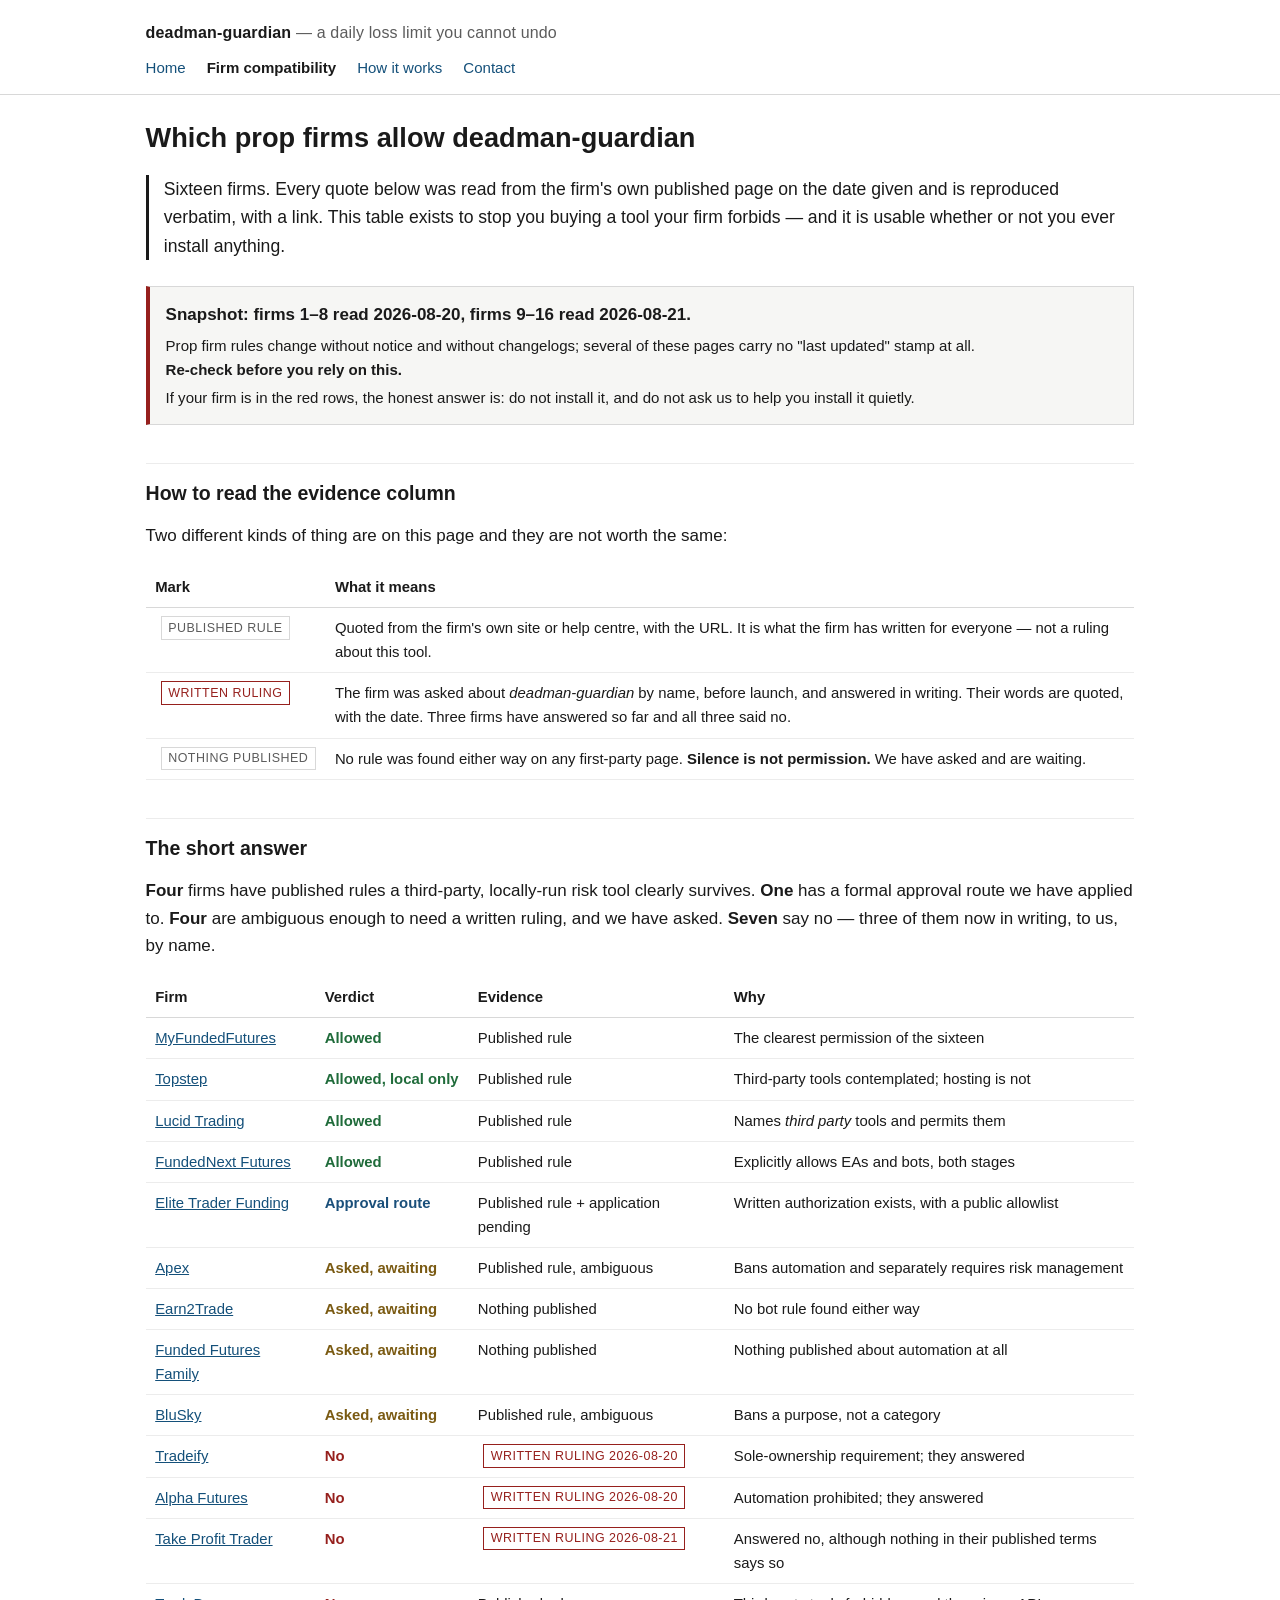
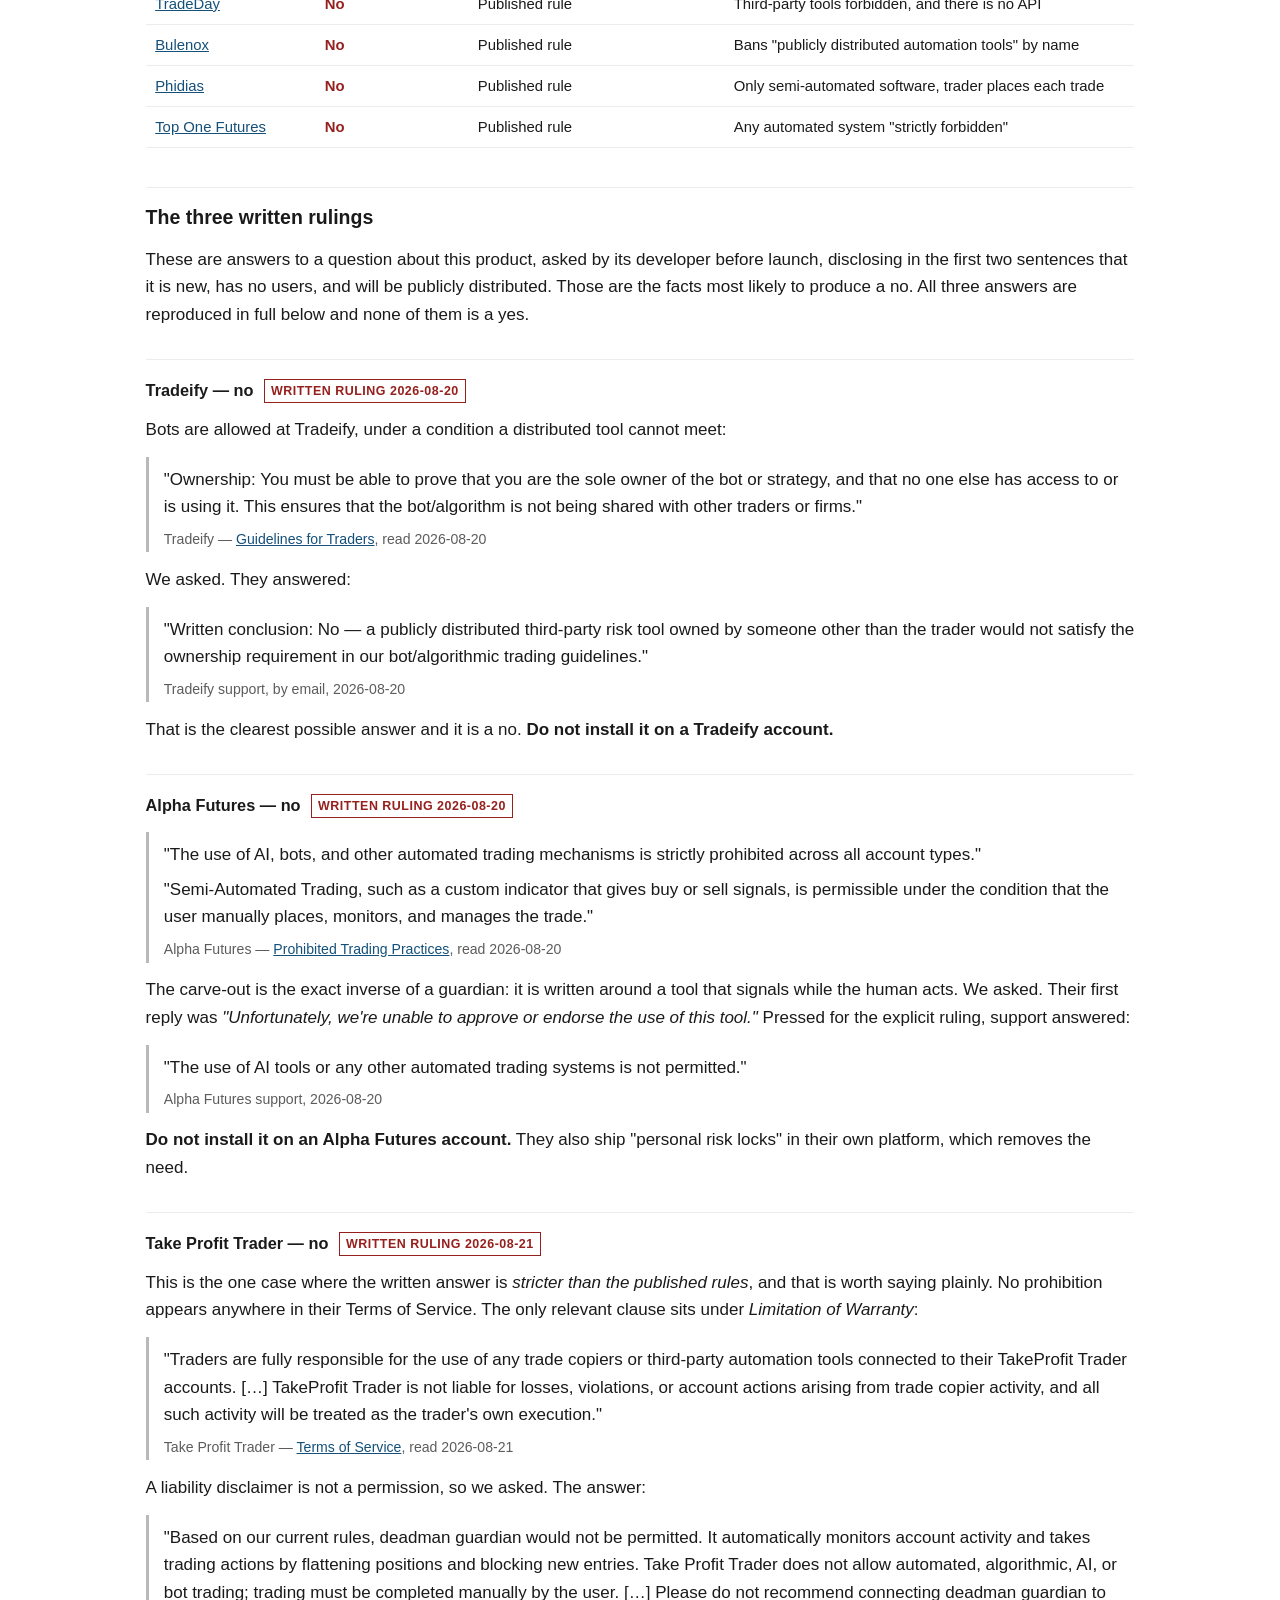
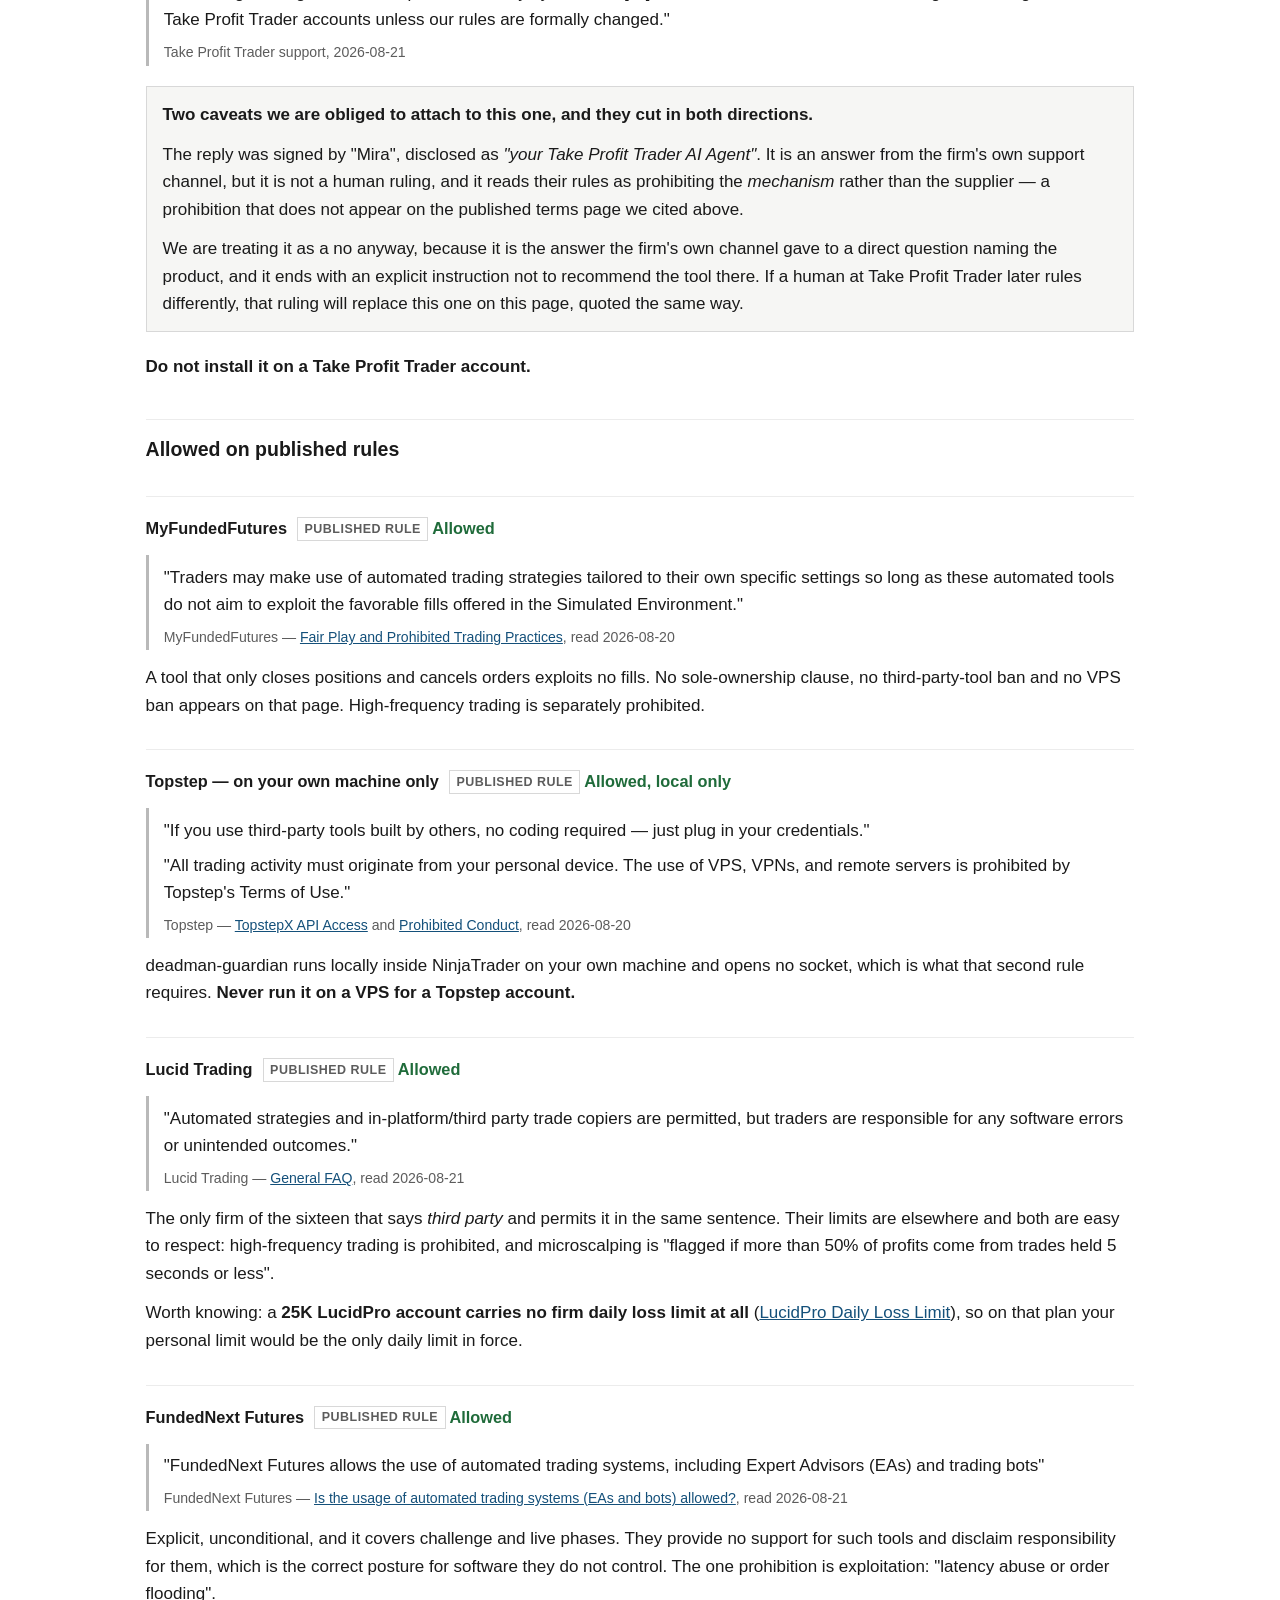
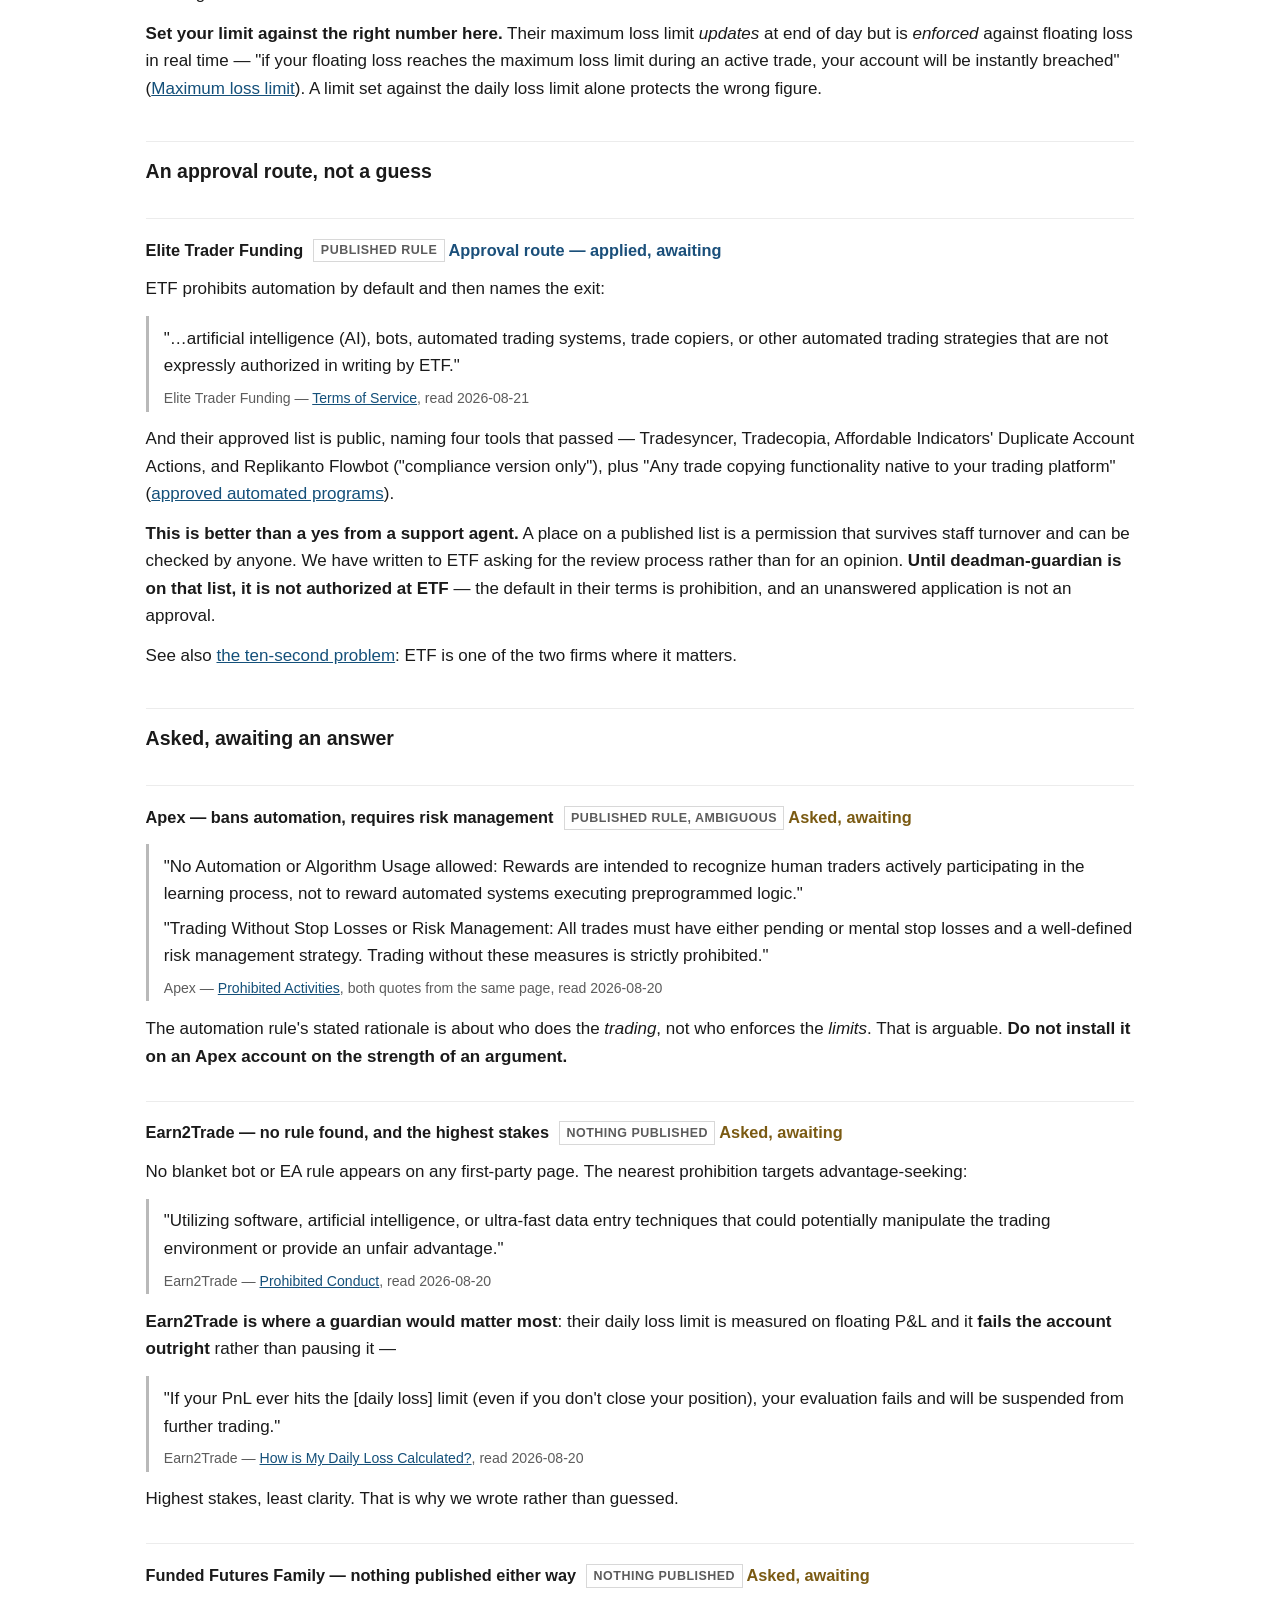
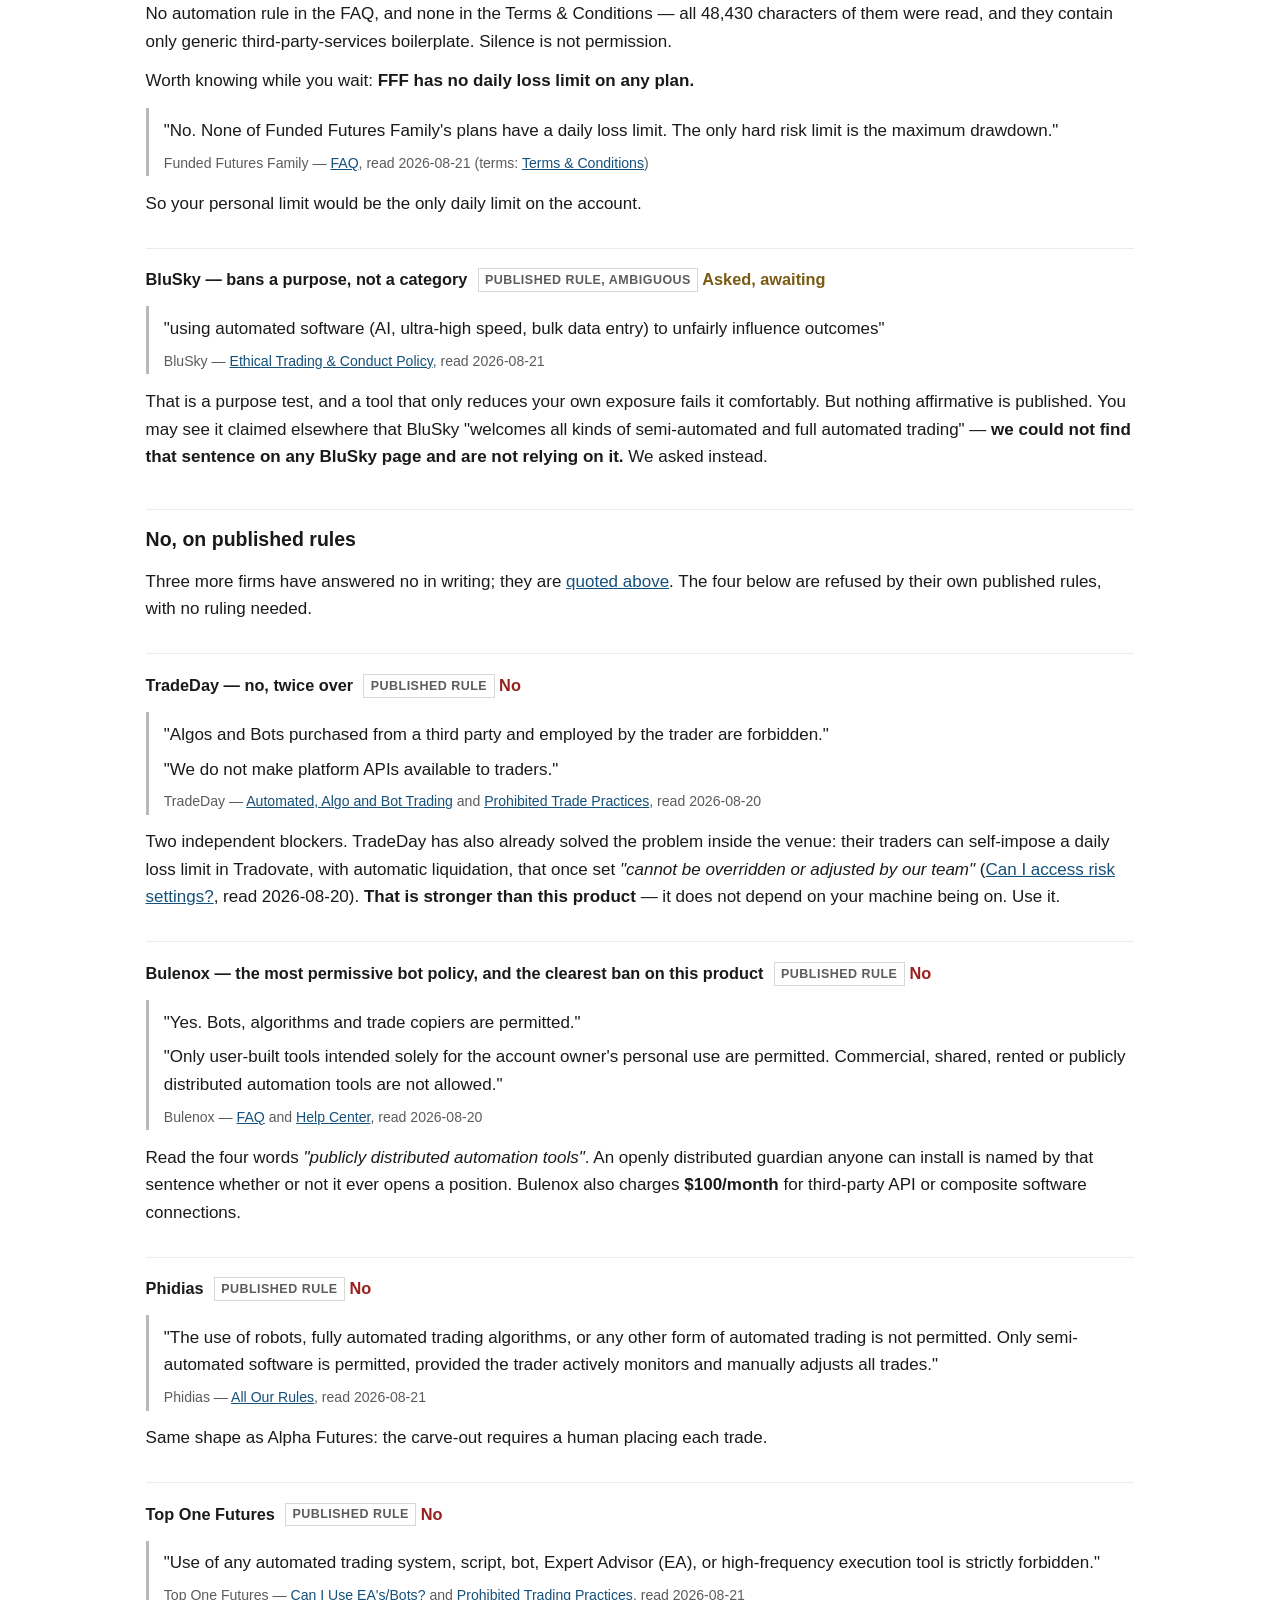
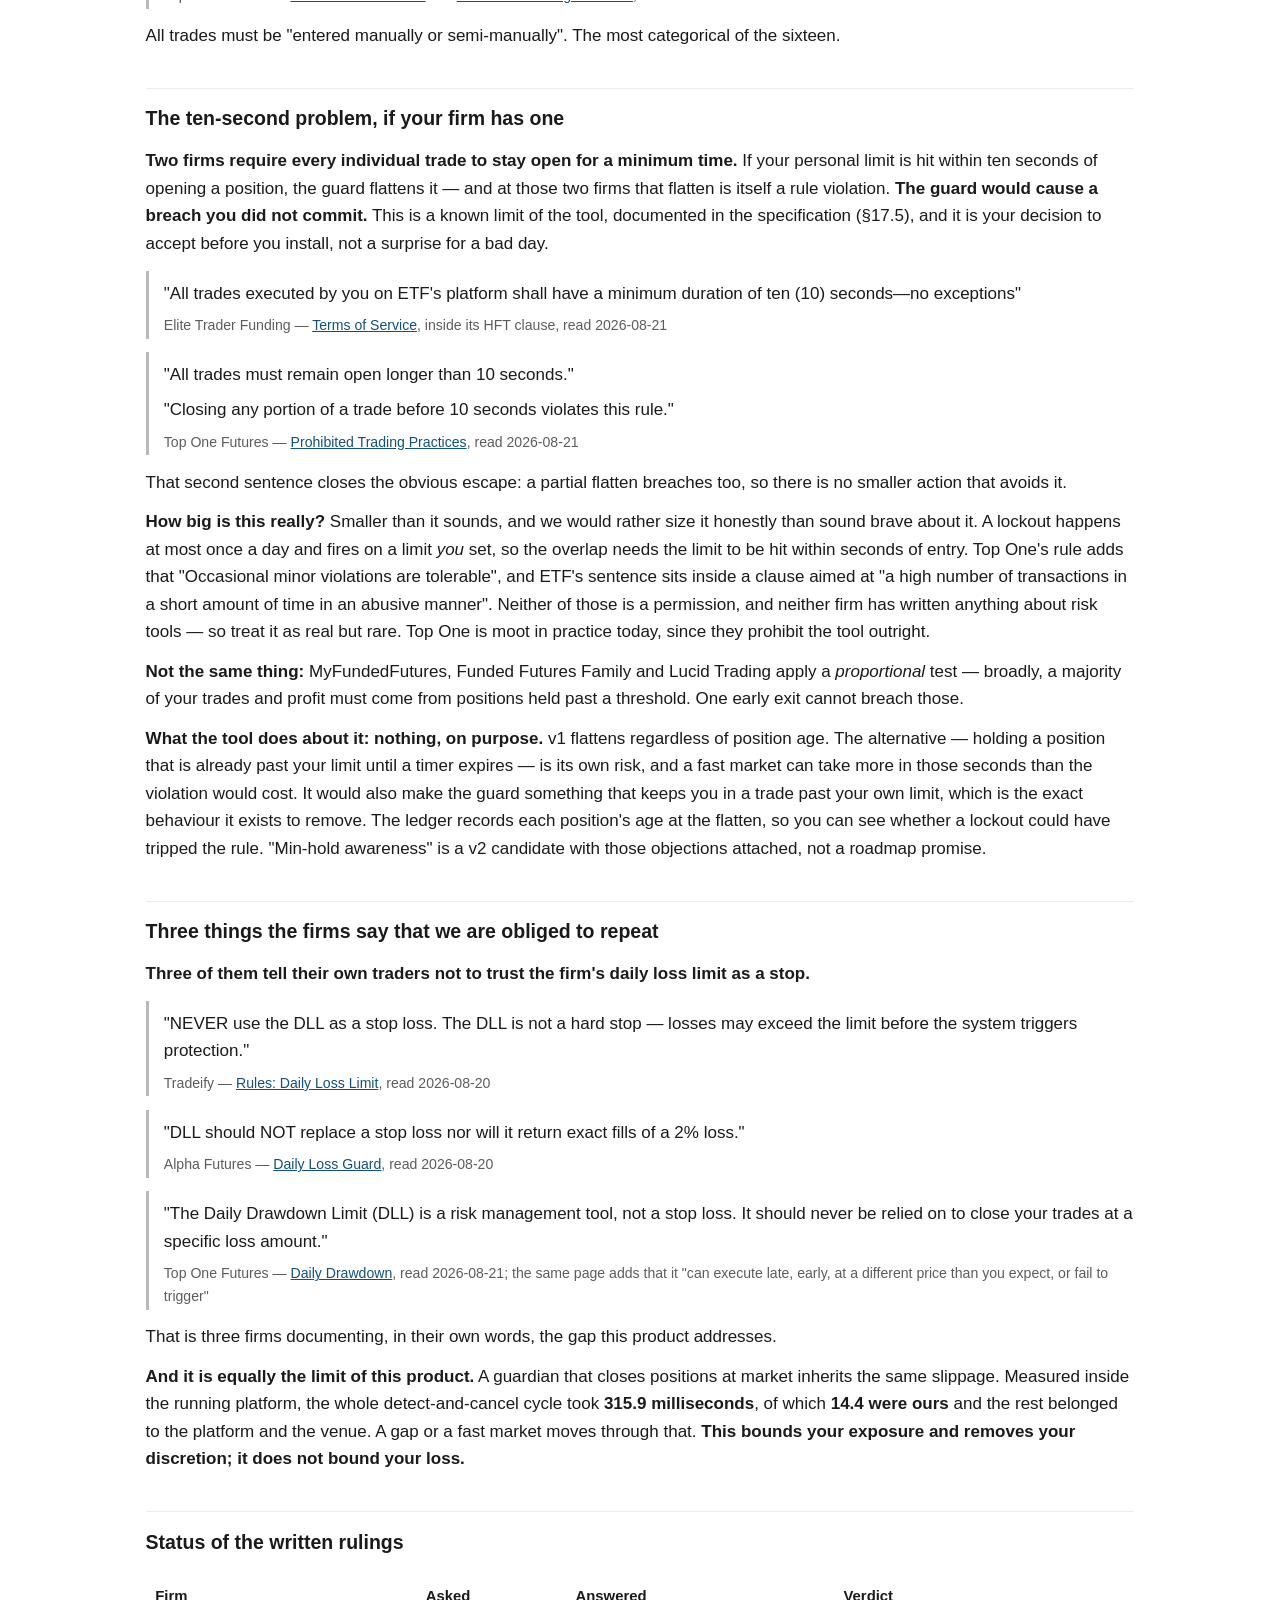
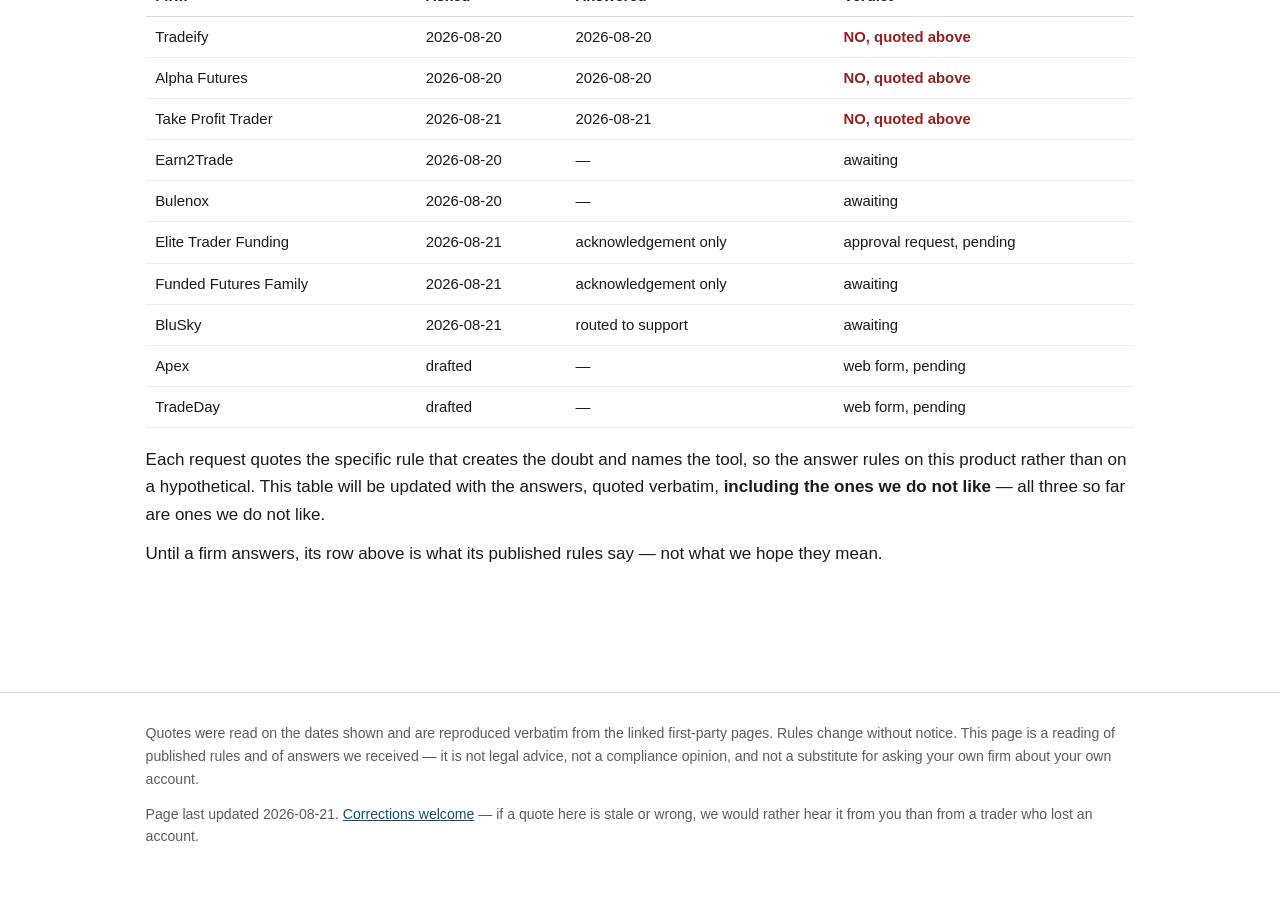
==== compatibility.html @ 63965981 "Public site: four pages, every claim sourced The product repository stays private; this is the publi" ====
<!doctype html>
<html lang="en">
<head>
<meta charset="utf-8">
<meta name="viewport" content="width=device-width, initial-scale=1">
<title>Firm compatibility — deadman-guardian</title>
<meta name="description" content="Sixteen futures prop firms, each with the rule that decides whether a third-party risk tool is allowed, quoted verbatim and linked to the source. Three firms have answered in writing.">
<link rel="icon" href="icon.svg" type="image/svg+xml">
<link rel="stylesheet" href="style.css">
</head>
<body>
<a class="skip" href="#main">Skip to content</a>

<header class="site">
  <div class="wrap wide">
    <a class="brand" href="./">deadman-guardian <span>— a daily loss limit you cannot undo</span></a>
    <nav>
      <a href="./">Home</a>
      <a href="compatibility.html" aria-current="page">Firm compatibility</a>
      <a href="how-it-works.html">How it works</a>
      <a href="contact.html">Contact</a>
    </nav>
  </div>
</header>

<main id="main" class="wrap wide">

<h1>Which prop firms allow deadman-guardian</h1>

<p class="lede">Sixteen firms. Every quote below was read from the firm's own published page on the date
given and is reproduced verbatim, with a link. This table exists to stop you buying a tool your firm
forbids — and it is usable whether or not you ever install anything.</p>

<div class="status">
  <strong>Snapshot: firms 1–8 read 2026-08-20, firms 9–16 read 2026-08-21.</strong>
  <p>Prop firm rules change without notice and without changelogs; several of these pages carry no
  "last updated" stamp at all. <strong>Re-check before you rely on this.</strong> If your firm is in the
  red rows, the honest answer is: do not install it, and do not ask us to help you install it quietly.</p>
</div>

<h2>How to read the evidence column</h2>

<p>Two different kinds of thing are on this page and they are not worth the same:</p>

<div class="tablewrap">
<table>
  <thead>
    <tr><th>Mark</th><th>What it means</th></tr>
  </thead>
  <tbody>
    <tr>
      <td><span class="tag">Published rule</span></td>
      <td>Quoted from the firm's own site or help centre, with the URL. It is what the firm has written for
      everyone — not a ruling about this tool.</td>
    </tr>
    <tr>
      <td><span class="tag tag-written">Written ruling</span></td>
      <td>The firm was asked about <em>deadman-guardian</em> by name, before launch, and answered in
      writing. Their words are quoted, with the date. Three firms have answered so far and all three said
      no.</td>
    </tr>
    <tr>
      <td><span class="tag">Nothing published</span></td>
      <td>No rule was found either way on any first-party page. <strong>Silence is not permission.</strong>
      We have asked and are waiting.</td>
    </tr>
  </tbody>
</table>
</div>

<h2>The short answer</h2>

<p><strong>Four</strong> firms have published rules a third-party, locally-run risk tool clearly survives.
<strong>One</strong> has a formal approval route we have applied to. <strong>Four</strong> are ambiguous
enough to need a written ruling, and we have asked. <strong>Seven</strong> say no — three of them now in
writing, to us, by name.</p>

<div class="tablewrap">
<table class="stack">
  <thead>
    <tr><th>Firm</th><th>Verdict</th><th>Evidence</th><th>Why</th></tr>
  </thead>
  <tbody>
    <tr><td><a href="#mffu">MyFundedFutures</a></td><td data-label="Verdict" class="v v-yes">Allowed</td><td data-label="Evidence">Published rule</td><td data-label="Why">The clearest permission of the sixteen</td></tr>
    <tr><td><a href="#topstep">Topstep</a></td><td data-label="Verdict" class="v v-yes">Allowed, local only</td><td data-label="Evidence">Published rule</td><td data-label="Why">Third-party tools contemplated; hosting is not</td></tr>
    <tr><td><a href="#lucid">Lucid Trading</a></td><td data-label="Verdict" class="v v-yes">Allowed</td><td data-label="Evidence">Published rule</td><td data-label="Why">Names <em>third party</em> tools and permits them</td></tr>
    <tr><td><a href="#fundednext">FundedNext Futures</a></td><td data-label="Verdict" class="v v-yes">Allowed</td><td data-label="Evidence">Published rule</td><td data-label="Why">Explicitly allows EAs and bots, both stages</td></tr>
    <tr><td><a href="#etf">Elite Trader Funding</a></td><td data-label="Verdict" class="v v-route">Approval route</td><td data-label="Evidence">Published rule + application pending</td><td data-label="Why">Written authorization exists, with a public allowlist</td></tr>
    <tr><td><a href="#apex">Apex</a></td><td data-label="Verdict" class="v v-wait">Asked, awaiting</td><td data-label="Evidence">Published rule, ambiguous</td><td data-label="Why">Bans automation and separately requires risk management</td></tr>
    <tr><td><a href="#earn2trade">Earn2Trade</a></td><td data-label="Verdict" class="v v-wait">Asked, awaiting</td><td data-label="Evidence">Nothing published</td><td data-label="Why">No bot rule found either way</td></tr>
    <tr><td><a href="#fff">Funded Futures Family</a></td><td data-label="Verdict" class="v v-wait">Asked, awaiting</td><td data-label="Evidence">Nothing published</td><td data-label="Why">Nothing published about automation at all</td></tr>
    <tr><td><a href="#blusky">BluSky</a></td><td data-label="Verdict" class="v v-wait">Asked, awaiting</td><td data-label="Evidence">Published rule, ambiguous</td><td data-label="Why">Bans a purpose, not a category</td></tr>
    <tr><td><a href="#tradeify">Tradeify</a></td><td data-label="Verdict" class="v v-no">No</td><td data-label="Evidence"><span class="tag tag-written">Written ruling 2026-08-20</span></td><td data-label="Why">Sole-ownership requirement; they answered</td></tr>
    <tr><td><a href="#alpha">Alpha Futures</a></td><td data-label="Verdict" class="v v-no">No</td><td data-label="Evidence"><span class="tag tag-written">Written ruling 2026-08-20</span></td><td data-label="Why">Automation prohibited; they answered</td></tr>
    <tr><td><a href="#tpt">Take Profit Trader</a></td><td data-label="Verdict" class="v v-no">No</td><td data-label="Evidence"><span class="tag tag-written">Written ruling 2026-08-21</span></td><td data-label="Why">Answered no, although nothing in their published terms says so</td></tr>
    <tr><td><a href="#tradeday">TradeDay</a></td><td data-label="Verdict" class="v v-no">No</td><td data-label="Evidence">Published rule</td><td data-label="Why">Third-party tools forbidden, and there is no API</td></tr>
    <tr><td><a href="#bulenox">Bulenox</a></td><td data-label="Verdict" class="v v-no">No</td><td data-label="Evidence">Published rule</td><td data-label="Why">Bans "publicly distributed automation tools" by name</td></tr>
    <tr><td><a href="#phidias">Phidias</a></td><td data-label="Verdict" class="v v-no">No</td><td data-label="Evidence">Published rule</td><td data-label="Why">Only semi-automated software, trader places each trade</td></tr>
    <tr><td><a href="#topone">Top One Futures</a></td><td data-label="Verdict" class="v v-no">No</td><td data-label="Evidence">Published rule</td><td data-label="Why">Any automated system "strictly forbidden"</td></tr>
  </tbody>
</table>
</div>

<h2 id="rulings">The three written rulings</h2>

<p>These are answers to a question about this product, asked by its developer before launch, disclosing in
the first two sentences that it is new, has no users, and will be publicly distributed. Those are the facts
most likely to produce a no. All three answers are reproduced in full below and none of them is a yes.</p>

<div class="firm" id="tradeify">
<h3>Tradeify — no <span class="tag tag-written">Written ruling 2026-08-20</span></h3>

<p>Bots are allowed at Tradeify, under a condition a distributed tool cannot meet:</p>
<blockquote>
<p>"Ownership: You must be able to prove that you are the sole owner of the bot or strategy, and that no one
else has access to or is using it. This ensures that the bot/algorithm is not being shared with other
traders or firms."</p>
<cite>Tradeify — <a href="https://help.tradeify.co/en/articles/10468318-guidelines-for-traders">Guidelines for Traders</a>, read 2026-08-20</cite>
</blockquote>

<p>We asked. They answered:</p>
<blockquote>
<p>"Written conclusion: No — a publicly distributed third‑party risk tool owned by someone other than the
trader would not satisfy the ownership requirement in our bot/algorithmic trading guidelines."</p>
<cite>Tradeify support, by email, 2026-08-20</cite>
</blockquote>

<p>That is the clearest possible answer and it is a no. <strong>Do not install it on a Tradeify
account.</strong></p>
</div>

<div class="firm" id="alpha">
<h3>Alpha Futures — no <span class="tag tag-written">Written ruling 2026-08-20</span></h3>

<blockquote>
<p>"The use of AI, bots, and other automated trading mechanisms is strictly prohibited across all account
types."</p>
<p>"Semi-Automated Trading, such as a custom indicator that gives buy or sell signals, is permissible under
the condition that the user manually places, monitors, and manages the trade."</p>
<cite>Alpha Futures — <a href="https://help.alpha-futures.com/en/articles/9508585-prohibited-trading-practices">Prohibited Trading Practices</a>, read 2026-08-20</cite>
</blockquote>

<p>The carve-out is the exact inverse of a guardian: it is written around a tool that signals while the
human acts. We asked. Their first reply was <em>"Unfortunately, we're unable to approve or endorse the use
of this tool."</em> Pressed for the explicit ruling, support answered:</p>

<blockquote>
<p>"The use of AI tools or any other automated trading systems is not permitted."</p>
<cite>Alpha Futures support, 2026-08-20</cite>
</blockquote>

<p><strong>Do not install it on an Alpha Futures account.</strong> They also ship "personal risk locks" in
their own platform, which removes the need.</p>
</div>

<div class="firm" id="tpt">
<h3>Take Profit Trader — no <span class="tag tag-written">Written ruling 2026-08-21</span></h3>

<p>This is the one case where the written answer is <em>stricter than the published rules</em>, and that is
worth saying plainly. No prohibition appears anywhere in their Terms of Service. The only relevant clause
sits under <em>Limitation of Warranty</em>:</p>

<blockquote>
<p>"Traders are fully responsible for the use of any trade copiers or third-party automation tools connected
to their TakeProfit Trader accounts. […] TakeProfit Trader is not liable for losses, violations, or account
actions arising from trade copier activity, and all such activity will be treated as the trader's own
execution."</p>
<cite>Take Profit Trader — <a href="https://takeprofittrader.com/terms">Terms of Service</a>, read 2026-08-21</cite>
</blockquote>

<p>A liability disclaimer is not a permission, so we asked. The answer:</p>

<blockquote>
<p>"Based on our current rules, deadman guardian would not be permitted. It automatically monitors account
activity and takes trading actions by flattening positions and blocking new entries. Take Profit Trader does
not allow automated, algorithmic, AI, or bot trading; trading must be completed manually by the user. […]
Please do not recommend connecting deadman guardian to Take Profit Trader accounts unless our rules are
formally changed."</p>
<cite>Take Profit Trader support, 2026-08-21</cite>
</blockquote>

<div class="note">
<p><strong>Two caveats we are obliged to attach to this one, and they cut in both directions.</strong></p>
<p>The reply was signed by "Mira", disclosed as <em>"your Take Profit Trader AI Agent"</em>. It is an
answer from the firm's own support channel, but it is not a human ruling, and it reads their rules as
prohibiting the <em>mechanism</em> rather than the supplier — a prohibition that does not appear on the
published terms page we cited above.</p>
<p>We are treating it as a no anyway, because it is the answer the firm's own channel gave to a direct
question naming the product, and it ends with an explicit instruction not to recommend the tool there. If a
human at Take Profit Trader later rules differently, that ruling will replace this one on this page,
quoted the same way.</p>
</div>

<p><strong>Do not install it on a Take Profit Trader account.</strong></p>
</div>

<h2>Allowed on published rules</h2>

<div class="firm" id="mffu">
<h3>MyFundedFutures <span class="tag">Published rule</span> <span class="v v-yes">Allowed</span></h3>
<blockquote>
<p>"Traders may make use of automated trading strategies tailored to their own specific settings so long as
these automated tools do not aim to exploit the favorable fills offered in the Simulated Environment."</p>
<cite>MyFundedFutures — <a href="https://help.myfundedfutures.com/en/articles/8444599-fair-play-and-prohibited-trading-practices">Fair Play and Prohibited Trading Practices</a>, read 2026-08-20</cite>
</blockquote>
<p>A tool that only closes positions and cancels orders exploits no fills. No sole-ownership clause, no
third-party-tool ban and no VPS ban appears on that page. High-frequency trading is separately prohibited.</p>
</div>

<div class="firm" id="topstep">
<h3>Topstep — on your own machine only <span class="tag">Published rule</span> <span class="v v-yes">Allowed, local only</span></h3>
<blockquote>
<p>"If you use third-party tools built by others, no coding required — just plug in your credentials."</p>
<p>"All trading activity must originate from your personal device. The use of VPS, VPNs, and remote servers
is prohibited by Topstep's Terms of Use."</p>
<cite>Topstep — <a href="https://help.topstep.com/en/articles/11187768-topstepx-api-access">TopstepX API Access</a> and <a href="https://help.topstep.com/en/articles/10296582-prohibited-conduct">Prohibited Conduct</a>, read 2026-08-20</cite>
</blockquote>
<p>deadman-guardian runs locally inside NinjaTrader on your own machine and opens no socket, which is what
that second rule requires. <strong>Never run it on a VPS for a Topstep account.</strong></p>
</div>

<div class="firm" id="lucid">
<h3>Lucid Trading <span class="tag">Published rule</span> <span class="v v-yes">Allowed</span></h3>
<blockquote>
<p>"Automated strategies and in-platform/third party trade copiers are permitted, but traders are
responsible for any software errors or unintended outcomes."</p>
<cite>Lucid Trading — <a href="https://lucidtrading.com/general-faq/">General FAQ</a>, read 2026-08-21</cite>
</blockquote>
<p>The only firm of the sixteen that says <em>third party</em> and permits it in the same sentence. Their
limits are elsewhere and both are easy to respect: high-frequency trading is prohibited, and microscalping
is "flagged if more than 50% of profits come from trades held 5 seconds or less".</p>
<p>Worth knowing: a <strong>25K LucidPro account carries no firm daily loss limit at all</strong>
(<a href="https://support.lucidtrading.com/en/articles/12890122-lucidpro-daily-loss-limit">LucidPro Daily Loss Limit</a>),
so on that plan your personal limit would be the only daily limit in force.</p>
</div>

<div class="firm" id="fundednext">
<h3>FundedNext Futures <span class="tag">Published rule</span> <span class="v v-yes">Allowed</span></h3>
<blockquote>
<p>"FundedNext Futures allows the use of automated trading systems, including Expert Advisors (EAs) and
trading bots"</p>
<cite>FundedNext Futures — <a href="https://helpfutures.fundednext.com/en/articles/14298560-is-the-usage-of-automated-trading-systems-eas-and-bots-allowed-in-fundednext-futures">Is the usage of automated trading systems (EAs and bots) allowed?</a>, read 2026-08-21</cite>
</blockquote>
<p>Explicit, unconditional, and it covers challenge and live phases. They provide no support for such tools
and disclaim responsibility for them, which is the correct posture for software they do not control. The one
prohibition is exploitation: "latency abuse or order flooding".</p>
<p><strong>Set your limit against the right number here.</strong> Their maximum loss limit <em>updates</em>
at end of day but is <em>enforced</em> against floating loss in real time — "if your floating loss reaches
the maximum loss limit during an active trade, your account will be instantly breached"
(<a href="https://helpfutures.fundednext.com/en/articles/14298225-what-is-the-maximum-loss-limit-at-fundednext-futures-and-how-does-it-work">Maximum loss limit</a>).
A limit set against the daily loss limit alone protects the wrong figure.</p>
</div>

<h2 id="etf">An approval route, not a guess</h2>

<div class="firm">
<h3>Elite Trader Funding <span class="tag">Published rule</span> <span class="v v-route">Approval route — applied, awaiting</span></h3>
<p>ETF prohibits automation by default and then names the exit:</p>
<blockquote>
<p>"…artificial intelligence (AI), bots, automated trading systems, trade copiers, or other automated
trading strategies that are not expressly authorized in writing by ETF."</p>
<cite>Elite Trader Funding — <a href="https://elitetraderfunding.app/help/terms-of-service">Terms of Service</a>, read 2026-08-21</cite>
</blockquote>
<p>And their approved list is public, naming four tools that passed — Tradesyncer, Tradecopia, Affordable
Indicators' Duplicate Account Actions, and Replikanto Flowbot ("compliance version only"), plus "Any trade
copying functionality native to your trading platform"
(<a href="https://elitetraderfunding.app/help/trade-copier-disclaimer">approved automated programs</a>).</p>
<p><strong>This is better than a yes from a support agent.</strong> A place on a published list is a
permission that survives staff turnover and can be checked by anyone. We have written to ETF asking for the
review process rather than for an opinion. <strong>Until deadman-guardian is on that list, it is not
authorized at ETF</strong> — the default in their terms is prohibition, and an unanswered application is not
an approval.</p>
<p>See also <a href="#ten-seconds">the ten-second problem</a>: ETF is one of the two firms where it
matters.</p>
</div>

<h2>Asked, awaiting an answer</h2>

<div class="firm" id="apex">
<h3>Apex — bans automation, requires risk management <span class="tag">Published rule, ambiguous</span> <span class="v v-wait">Asked, awaiting</span></h3>
<blockquote>
<p>"No Automation or Algorithm Usage allowed: Rewards are intended to recognize human traders actively
participating in the learning process, not to reward automated systems executing preprogrammed logic."</p>
<p>"Trading Without Stop Losses or Risk Management: All trades must have either pending or mental stop
losses and a well-defined risk management strategy. Trading without these measures is strictly
prohibited."</p>
<cite>Apex — <a href="https://support.apextraderfunding.com/hc/en-us/articles/40463668243099-Prohibited-Activities">Prohibited Activities</a>, both quotes from the same page, read 2026-08-20</cite>
</blockquote>
<p>The automation rule's stated rationale is about who does the <em>trading</em>, not who enforces the
<em>limits</em>. That is arguable. <strong>Do not install it on an Apex account on the strength of an
argument.</strong></p>
</div>

<div class="firm" id="earn2trade">
<h3>Earn2Trade — no rule found, and the highest stakes <span class="tag">Nothing published</span> <span class="v v-wait">Asked, awaiting</span></h3>
<p>No blanket bot or EA rule appears on any first-party page. The nearest prohibition targets
advantage-seeking:</p>
<blockquote>
<p>"Utilizing software, artificial intelligence, or ultra-fast data entry techniques that could potentially
manipulate the trading environment or provide an unfair advantage."</p>
<cite>Earn2Trade — <a href="https://help.earn2trade.com/en/articles/9286647-prohibited-conduct-in-earn2trade-evaluations-and-in-the-livesim-live-trading-environment">Prohibited Conduct</a>, read 2026-08-20</cite>
</blockquote>
<p><strong>Earn2Trade is where a guardian would matter most</strong>: their daily loss limit is measured on
floating P&amp;L and it <strong>fails the account outright</strong> rather than pausing it —</p>
<blockquote>
<p>"If your PnL ever hits the [daily loss] limit (even if you don't close your position), your evaluation
fails and will be suspended from further trading."</p>
<cite>Earn2Trade — <a href="https://help.earn2trade.com/en/articles/3395926-how-is-my-daily-loss-calculated">How is My Daily Loss Calculated?</a>, read 2026-08-20</cite>
</blockquote>
<p>Highest stakes, least clarity. That is why we wrote rather than guessed.</p>
</div>

<div class="firm" id="fff">
<h3>Funded Futures Family — nothing published either way <span class="tag">Nothing published</span> <span class="v v-wait">Asked, awaiting</span></h3>
<p>No automation rule in the FAQ, and none in the Terms &amp; Conditions — all 48,430 characters of them were
read, and they contain only generic third-party-services boilerplate. Silence is not permission.</p>
<p>Worth knowing while you wait: <strong>FFF has no daily loss limit on any plan.</strong></p>
<blockquote>
<p>"No. None of Funded Futures Family's plans have a daily loss limit. The only hard risk limit is the
maximum drawdown."</p>
<cite>Funded Futures Family — <a href="https://www.fundedfuturesfamily.com/faq/">FAQ</a>, read 2026-08-21 (terms: <a href="https://www.fundedfuturesfamily.com/terms-and-conditions/">Terms &amp; Conditions</a>)</cite>
</blockquote>
<p>So your personal limit would be the only daily limit on the account.</p>
</div>

<div class="firm" id="blusky">
<h3>BluSky — bans a purpose, not a category <span class="tag">Published rule, ambiguous</span> <span class="v v-wait">Asked, awaiting</span></h3>
<blockquote>
<p>"using automated software (AI, ultra-high speed, bulk data entry) to unfairly influence outcomes"</p>
<cite>BluSky — <a href="https://help.blusky.pro/en/articles/12069208-ethical-trading-conduct-policy-blusky-trading-company">Ethical Trading &amp; Conduct Policy</a>, read 2026-08-21</cite>
</blockquote>
<p>That is a purpose test, and a tool that only reduces your own exposure fails it comfortably. But nothing
affirmative is published. You may see it claimed elsewhere that BluSky "welcomes all kinds of semi-automated
and full automated trading" — <strong>we could not find that sentence on any BluSky page and are not relying
on it.</strong> We asked instead.</p>
</div>

<h2>No, on published rules</h2>

<p>Three more firms have answered no in writing; they are <a href="#rulings">quoted above</a>. The four
below are refused by their own published rules, with no ruling needed.</p>

<div class="firm" id="tradeday">
<h3>TradeDay — no, twice over <span class="tag">Published rule</span> <span class="v v-no">No</span></h3>
<blockquote>
<p>"Algos and Bots purchased from a third party and employed by the trader are forbidden."</p>
<p>"We do not make platform APIs available to traders."</p>
<cite>TradeDay — <a href="https://tradeday.freshdesk.com/en/support/solutions/articles/103000085101-automated-algo-and-bot-trading">Automated, Algo and Bot Trading</a> and <a href="https://tradeday.freshdesk.com/en/support/solutions/articles/103000121031-prohibited-trade-practices">Prohibited Trade Practices</a>, read 2026-08-20</cite>
</blockquote>
<p>Two independent blockers. TradeDay has also already solved the problem inside the venue: their traders
can self-impose a daily loss limit in Tradovate, with automatic liquidation, that once set <em>"cannot be
overridden or adjusted by our team"</em>
(<a href="https://tradeday.freshdesk.com/en/support/solutions/articles/103000244846-can-i-access-risk-settings-">Can I access risk settings?</a>, read 2026-08-20).
<strong>That is stronger than this product</strong> — it does not depend on your machine being on. Use
it.</p>
</div>

<div class="firm" id="bulenox">
<h3>Bulenox — the most permissive bot policy, and the clearest ban on this product <span class="tag">Published rule</span> <span class="v v-no">No</span></h3>
<blockquote>
<p>"Yes. Bots, algorithms and trade copiers are permitted."</p>
<p>"Only user-built tools intended solely for the account owner's personal use are permitted. Commercial,
shared, rented or publicly distributed automation tools are not allowed."</p>
<cite>Bulenox — <a href="https://bulenox.com/faq">FAQ</a> and <a href="https://bulenox.com/help-center/qualification">Help Center</a>, read 2026-08-20</cite>
</blockquote>
<p>Read the four words <em>"publicly distributed automation tools"</em>. An openly distributed guardian
anyone can install is named by that sentence whether or not it ever opens a position. Bulenox also charges
<strong>$100/month</strong> for third-party API or composite software connections.</p>
</div>

<div class="firm" id="phidias">
<h3>Phidias <span class="tag">Published rule</span> <span class="v v-no">No</span></h3>
<blockquote>
<p>"The use of robots, fully automated trading algorithms, or any other form of automated trading is not
permitted. Only semi-automated software is permitted, provided the trader actively monitors and manually
adjusts all trades."</p>
<cite>Phidias — <a href="https://phidiaspropfirm.com/rules">All Our Rules</a>, read 2026-08-21</cite>
</blockquote>
<p>Same shape as Alpha Futures: the carve-out requires a human placing each trade.</p>
</div>

<div class="firm" id="topone">
<h3>Top One Futures <span class="tag">Published rule</span> <span class="v v-no">No</span></h3>
<blockquote>
<p>"Use of any automated trading system, script, bot, Expert Advisor (EA), or high-frequency execution tool
is strictly forbidden."</p>
<cite>Top One Futures — <a href="https://help.toponefutures.com/en/articles/10907920-can-i-use-ea-s-bots">Can I Use EA's/Bots?</a> and <a href="https://help.toponefutures.com/en/articles/11021584-prohibited-trading-practices">Prohibited Trading Practices</a>, read 2026-08-21</cite>
</blockquote>
<p>All trades must be "entered manually or semi-manually". The most categorical of the sixteen.</p>
</div>

<h2 id="ten-seconds">The ten-second problem, if your firm has one</h2>

<p><strong>Two firms require every individual trade to stay open for a minimum time.</strong> If your
personal limit is hit within ten seconds of opening a position, the guard flattens it — and at those two
firms that flatten is itself a rule violation. <strong>The guard would cause a breach you did not
commit.</strong> This is a known limit of the tool, documented in the specification (§17.5), and it is your
decision to accept before you install, not a surprise for a bad day.</p>

<blockquote>
<p>"All trades executed by you on ETF's platform shall have a minimum duration of ten (10) seconds—no
exceptions"</p>
<cite>Elite Trader Funding — <a href="https://elitetraderfunding.app/help/terms-of-service">Terms of Service</a>, inside its HFT clause, read 2026-08-21</cite>
</blockquote>

<blockquote>
<p>"All trades must remain open longer than 10 seconds."</p>
<p>"Closing any portion of a trade before 10 seconds violates this rule."</p>
<cite>Top One Futures — <a href="https://help.toponefutures.com/en/articles/11021584-prohibited-trading-practices">Prohibited Trading Practices</a>, read 2026-08-21</cite>
</blockquote>

<p>That second sentence closes the obvious escape: a partial flatten breaches too, so there is no smaller
action that avoids it.</p>

<p><strong>How big is this really?</strong> Smaller than it sounds, and we would rather size it honestly
than sound brave about it. A lockout happens at most once a day and fires on a limit <em>you</em> set, so
the overlap needs the limit to be hit within seconds of entry. Top One's rule adds that "Occasional minor
violations are tolerable", and ETF's sentence sits inside a clause aimed at "a high number of transactions
in a short amount of time in an abusive manner". Neither of those is a permission, and neither firm has
written anything about risk tools — so treat it as real but rare. Top One is moot in practice today, since
they prohibit the tool outright.</p>

<p><strong>Not the same thing:</strong> MyFundedFutures, Funded Futures Family and Lucid Trading apply a
<em>proportional</em> test — broadly, a majority of your trades and profit must come from positions held
past a threshold. One early exit cannot breach those.</p>

<p><strong>What the tool does about it: nothing, on purpose.</strong> v1 flattens regardless of position
age. The alternative — holding a position that is already past your limit until a timer expires — is its own
risk, and a fast market can take more in those seconds than the violation would cost. It would also make the
guard something that keeps you in a trade past your own limit, which is the exact behaviour it exists to
remove. The ledger records each position's age at the flatten, so you can see whether a lockout could have
tripped the rule. "Min-hold awareness" is a v2 candidate with those objections attached, not a roadmap
promise.</p>

<h2 id="dll">Three things the firms say that we are obliged to repeat</h2>

<p><strong>Three of them tell their own traders not to trust the firm's daily loss limit as a stop.</strong></p>

<blockquote>
<p>"NEVER use the DLL as a stop loss. The DLL is not a hard stop — losses may exceed the limit before the
system triggers protection."</p>
<cite>Tradeify — <a href="https://help.tradeify.co/en/articles/10468321-rules-daily-loss-limit">Rules: Daily Loss Limit</a>, read 2026-08-20</cite>
</blockquote>

<blockquote>
<p>"DLL should NOT replace a stop loss nor will it return exact fills of a 2% loss."</p>
<cite>Alpha Futures — <a href="https://help.alpha-futures.com/en/articles/9492014-daily-loss-guard">Daily Loss Guard</a>, read 2026-08-20</cite>
</blockquote>

<blockquote>
<p>"The Daily Drawdown Limit (DLL) is a risk management tool, not a stop loss. It should never be relied on
to close your trades at a specific loss amount."</p>
<cite>Top One Futures — <a href="https://help.toponefutures.com/en/articles/10907081-daily-drawdown-what-you-need-to-know">Daily Drawdown</a>, read 2026-08-21; the same page adds that it "can execute late, early, at a different price than you expect, or fail to trigger"</cite>
</blockquote>

<p>That is three firms documenting, in their own words, the gap this product addresses.</p>

<p><strong>And it is equally the limit of this product.</strong> A guardian that closes positions at market
inherits the same slippage. Measured inside the running platform, the whole detect-and-cancel cycle took
<strong>315.9 milliseconds</strong>, of which <strong>14.4 were ours</strong> and the rest belonged to the
platform and the venue. A gap or a fast market moves through that. <strong>This bounds your exposure and
removes your discretion; it does not bound your loss.</strong></p>

<h2>Status of the written rulings</h2>

<div class="tablewrap">
<table class="stack">
  <thead>
    <tr><th>Firm</th><th>Asked</th><th>Answered</th><th>Verdict</th></tr>
  </thead>
  <tbody>
    <tr><td>Tradeify</td><td data-label="Asked">2026-08-20</td><td data-label="Answered">2026-08-20</td><td data-label="Verdict" class="v v-no">NO, quoted above</td></tr>
    <tr><td>Alpha Futures</td><td data-label="Asked">2026-08-20</td><td data-label="Answered">2026-08-20</td><td data-label="Verdict" class="v v-no">NO, quoted above</td></tr>
    <tr><td>Take Profit Trader</td><td data-label="Asked">2026-08-21</td><td data-label="Answered">2026-08-21</td><td data-label="Verdict" class="v v-no">NO, quoted above</td></tr>
    <tr><td>Earn2Trade</td><td data-label="Asked">2026-08-20</td><td data-label="Answered">—</td><td data-label="Verdict">awaiting</td></tr>
    <tr><td>Bulenox</td><td data-label="Asked">2026-08-20</td><td data-label="Answered">—</td><td data-label="Verdict">awaiting</td></tr>
    <tr><td>Elite Trader Funding</td><td data-label="Asked">2026-08-21</td><td data-label="Answered">acknowledgement only</td><td data-label="Verdict">approval request, pending</td></tr>
    <tr><td>Funded Futures Family</td><td data-label="Asked">2026-08-21</td><td data-label="Answered">acknowledgement only</td><td data-label="Verdict">awaiting</td></tr>
    <tr><td>BluSky</td><td data-label="Asked">2026-08-21</td><td data-label="Answered">routed to support</td><td data-label="Verdict">awaiting</td></tr>
    <tr><td>Apex</td><td data-label="Asked">drafted</td><td data-label="Answered">—</td><td data-label="Verdict">web form, pending</td></tr>
    <tr><td>TradeDay</td><td data-label="Asked">drafted</td><td data-label="Answered">—</td><td data-label="Verdict">web form, pending</td></tr>
  </tbody>
</table>
</div>

<p>Each request quotes the specific rule that creates the doubt and names the tool, so the answer rules on
this product rather than on a hypothetical. This table will be updated with the answers, quoted verbatim,
<strong>including the ones we do not like</strong> — all three so far are ones we do not like.</p>

<p>Until a firm answers, its row above is what its published rules say — not what we hope they mean.</p>

</main>

<footer class="site">
  <div class="wrap wide">
    <p>Quotes were read on the dates shown and are reproduced verbatim from the linked first-party pages.
    Rules change without notice. This page is a reading of published rules and of answers we received —
    it is not legal advice, not a compliance opinion, and not a substitute for asking your own firm about
    your own account.</p>
    <p>Page last updated 2026-08-21. <a href="contact.html">Corrections welcome</a> — if a quote here is
    stale or wrong, we would rather hear it from you than from a trader who lost an account.</p>
  </div>
</footer>

</body>
</html>
---- style.css ----
/* deadman-guardian site — one stylesheet, no fonts loaded, no third-party requests. */

:root {
  --bg: #ffffff;
  --fg: #1a1a1a;
  --muted: #5c5c5c;
  --rule: #d8d8d8;
  --rule-soft: #ececec;
  --link: #14507a;
  --quote-bar: #b9b9b9;
  --band: #f6f6f4;
  --yes: #1f6b3a;
  --no: #96201d;
  --wait: #7a5a12;
  --route: #1a4f7a;
}

@media (prefers-color-scheme: dark) {
  :root {
    --bg: #16181a;
    --fg: #e6e6e4;
    --muted: #a2a5a8;
    --rule: #34383c;
    --rule-soft: #26292c;
    --link: #7cb7e0;
    --quote-bar: #4a4f54;
    --band: #1d2023;
    --yes: #7fc79a;
    --no: #e88b88;
    --wait: #d8b662;
    --route: #8fb9dc;
  }
}

* { box-sizing: border-box; }

html { -webkit-text-size-adjust: 100%; }

body {
  margin: 0;
  background: var(--bg);
  color: var(--fg);
  font-family: -apple-system, BlinkMacSystemFont, "Segoe UI", Roboto, "Helvetica Neue", Arial, sans-serif;
  font-size: 17px;
  line-height: 1.62;
}

.wrap {
  max-width: 46rem;
  margin: 0 auto;
  padding: 0 1.1rem 4rem;
}

.wrap.wide { max-width: 64rem; }

/* ---- header / nav ---- */

header.site {
  border-bottom: 1px solid var(--rule);
  margin-bottom: 1.6rem;
}

header.site .wrap { padding-top: 1.2rem; padding-bottom: 0.9rem; }

.brand {
  font-size: 1rem;
  font-weight: 600;
  letter-spacing: 0.01em;
  text-decoration: none;
  color: var(--fg);
}

.brand span { color: var(--muted); font-weight: 400; }

nav {
  margin-top: 0.55rem;
  font-size: 0.94rem;
}

nav a {
  margin-right: 1.05rem;
  color: var(--link);
  text-decoration: none;
}

nav a:hover { text-decoration: underline; }
nav a[aria-current="page"] { color: var(--fg); font-weight: 600; }

/* ---- text ---- */

h1 {
  font-size: 1.7rem;
  line-height: 1.28;
  margin: 1.4rem 0 0.9rem;
  font-weight: 650;
}

h2 {
  font-size: 1.22rem;
  margin: 2.4rem 0 0.7rem;
  padding-top: 0.9rem;
  border-top: 1px solid var(--rule-soft);
  font-weight: 650;
}

h3 {
  font-size: 1.02rem;
  margin: 1.7rem 0 0.4rem;
  font-weight: 650;
}

p, li { margin: 0.75rem 0; }
ul, ol { padding-left: 1.25rem; }

a { color: var(--link); }

.lede {
  font-size: 1.1rem;
  border-left: 3px solid var(--fg);
  padding-left: 0.95rem;
  margin: 1.2rem 0 1.6rem;
}

.muted { color: var(--muted); }
.small { font-size: 0.9rem; }

blockquote {
  margin: 0.85rem 0;
  padding: 0.1rem 0 0.1rem 0.95rem;
  border-left: 3px solid var(--quote-bar);
  color: var(--fg);
}

blockquote p { margin: 0.45rem 0; }

cite {
  display: block;
  font-style: normal;
  font-size: 0.88rem;
  color: var(--muted);
  margin-top: 0.3rem;
}

code, pre {
  font-family: ui-monospace, SFMono-Regular, Menlo, Consolas, "Liberation Mono", monospace;
  font-size: 0.87em;
}

pre {
  background: var(--band);
  border: 1px solid var(--rule-soft);
  padding: 0.8rem 0.9rem;
  overflow-x: auto;
  line-height: 1.45;
}

/* ---- status banner ---- */

.status {
  border: 1px solid var(--rule);
  border-left: 4px solid var(--no);
  background: var(--band);
  padding: 0.85rem 1rem;
  margin: 1.3rem 0;
}

.status strong { display: block; margin-bottom: 0.2rem; }
.status p { margin: 0.35rem 0 0; font-size: 0.94rem; }

.note {
  border: 1px solid var(--rule);
  background: var(--band);
  padding: 0.85rem 1rem;
  margin: 1.3rem 0;
}

.note p:first-child { margin-top: 0; }
.note p:last-child { margin-bottom: 0; }

/* ---- tables ---- */

.tablewrap { overflow-x: auto; margin: 1.1rem 0; }

table {
  border-collapse: collapse;
  width: 100%;
  font-size: 0.93rem;
}

th, td {
  text-align: left;
  vertical-align: top;
  padding: 0.5rem 0.6rem;
  border-bottom: 1px solid var(--rule-soft);
}

th {
  border-bottom: 1px solid var(--rule);
  font-weight: 650;
  white-space: nowrap;
}

/* ---- verdict labels ---- */

.v { font-weight: 650; white-space: nowrap; }
.v-yes { color: var(--yes); }
.v-no { color: var(--no); }
.v-wait { color: var(--wait); }
.v-route { color: var(--route); }

.firm {
  border-top: 1px solid var(--rule-soft);
  padding-top: 1.1rem;
  margin-top: 1.9rem;
}

.firm h3 { margin-top: 0; }

.tag {
  display: inline-block;
  font-size: 0.78rem;
  letter-spacing: 0.04em;
  text-transform: uppercase;
  border: 1px solid var(--rule);
  padding: 0.05rem 0.4rem;
  margin-left: 0.35rem;
  color: var(--muted);
  vertical-align: 0.1em;
  white-space: nowrap;
}

.tag-written { border-color: var(--no); color: var(--no); }

/* ---- footer ---- */

footer.site {
  border-top: 1px solid var(--rule);
  margin-top: 3rem;
  font-size: 0.88rem;
  color: var(--muted);
}

footer.site .wrap { padding-top: 1.1rem; padding-bottom: 2.5rem; }
footer.site a { color: var(--link); }

.skip {
  position: absolute;
  left: -9999px;
}
.skip:focus {
  left: 0.5rem;
  top: 0.5rem;
  background: var(--bg);
  padding: 0.4rem 0.6rem;
  border: 1px solid var(--fg);
  z-index: 2;
}

@media (max-width: 480px) {
  body { font-size: 16px; }
  h1 { font-size: 1.45rem; }
  .lede { font-size: 1.02rem; }
}

.why {
  border-left: 3px solid var(--rule);
  padding-left: 0.95rem;
  margin: 1.3rem 0 1.6rem;
  font-size: 0.97rem;
}

.why .small { display: inline-block; margin-top: 0.35rem; }

/* Wide tables collapse into stacked rows on a phone, instead of crushing columns. */
@media (max-width: 620px) {
  table.stack thead { display: none; }
  table.stack tr {
    display: block;
    padding: 0.6rem 0;
    border-bottom: 1px solid var(--rule);
  }
  table.stack td {
    display: block;
    border: 0;
    padding: 0.1rem 0;
  }
  table.stack td::before {
    content: attr(data-label) ": ";
    color: var(--muted);
    font-size: 0.86em;
  }
  table.stack td:first-child {
    font-size: 1.02rem;
    font-weight: 650;
    padding-bottom: 0.25rem;
  }
  table.stack td:first-child::before { content: none; }
  .tablewrap { overflow-x: visible; }
}
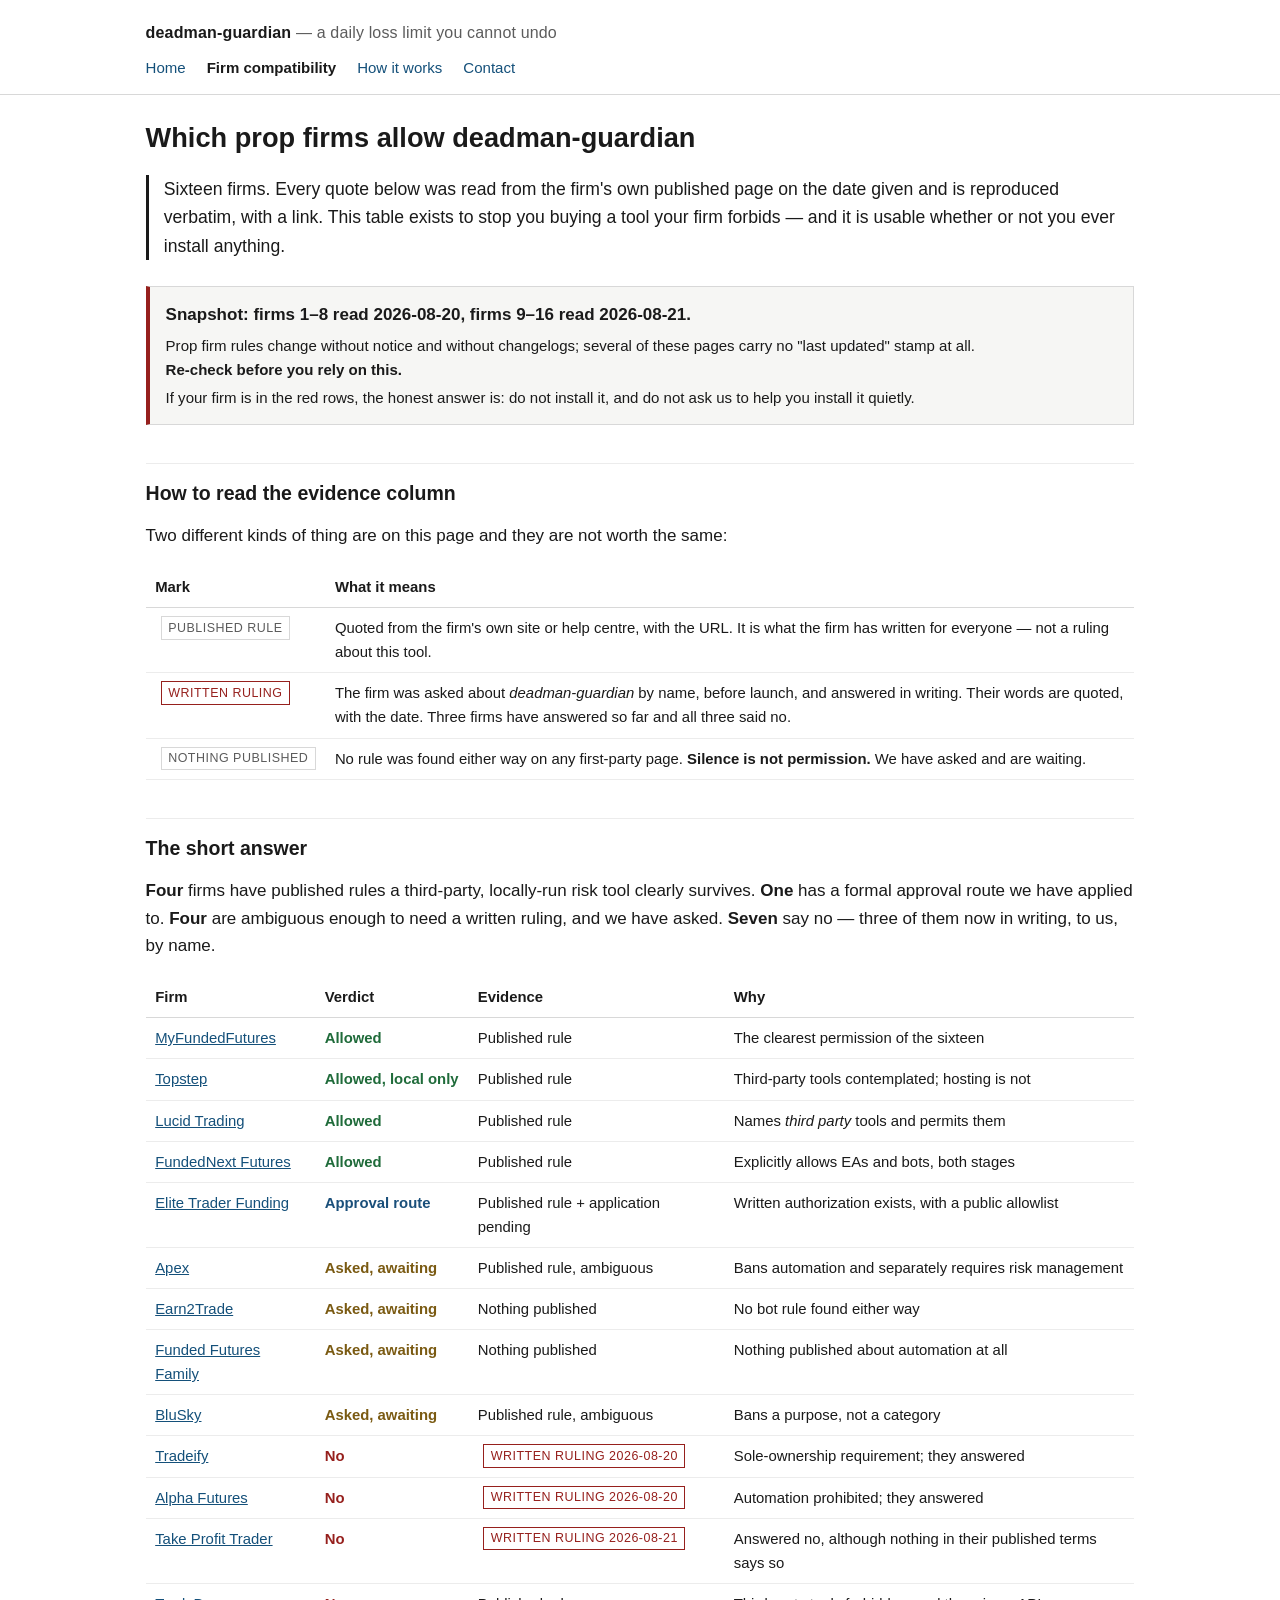
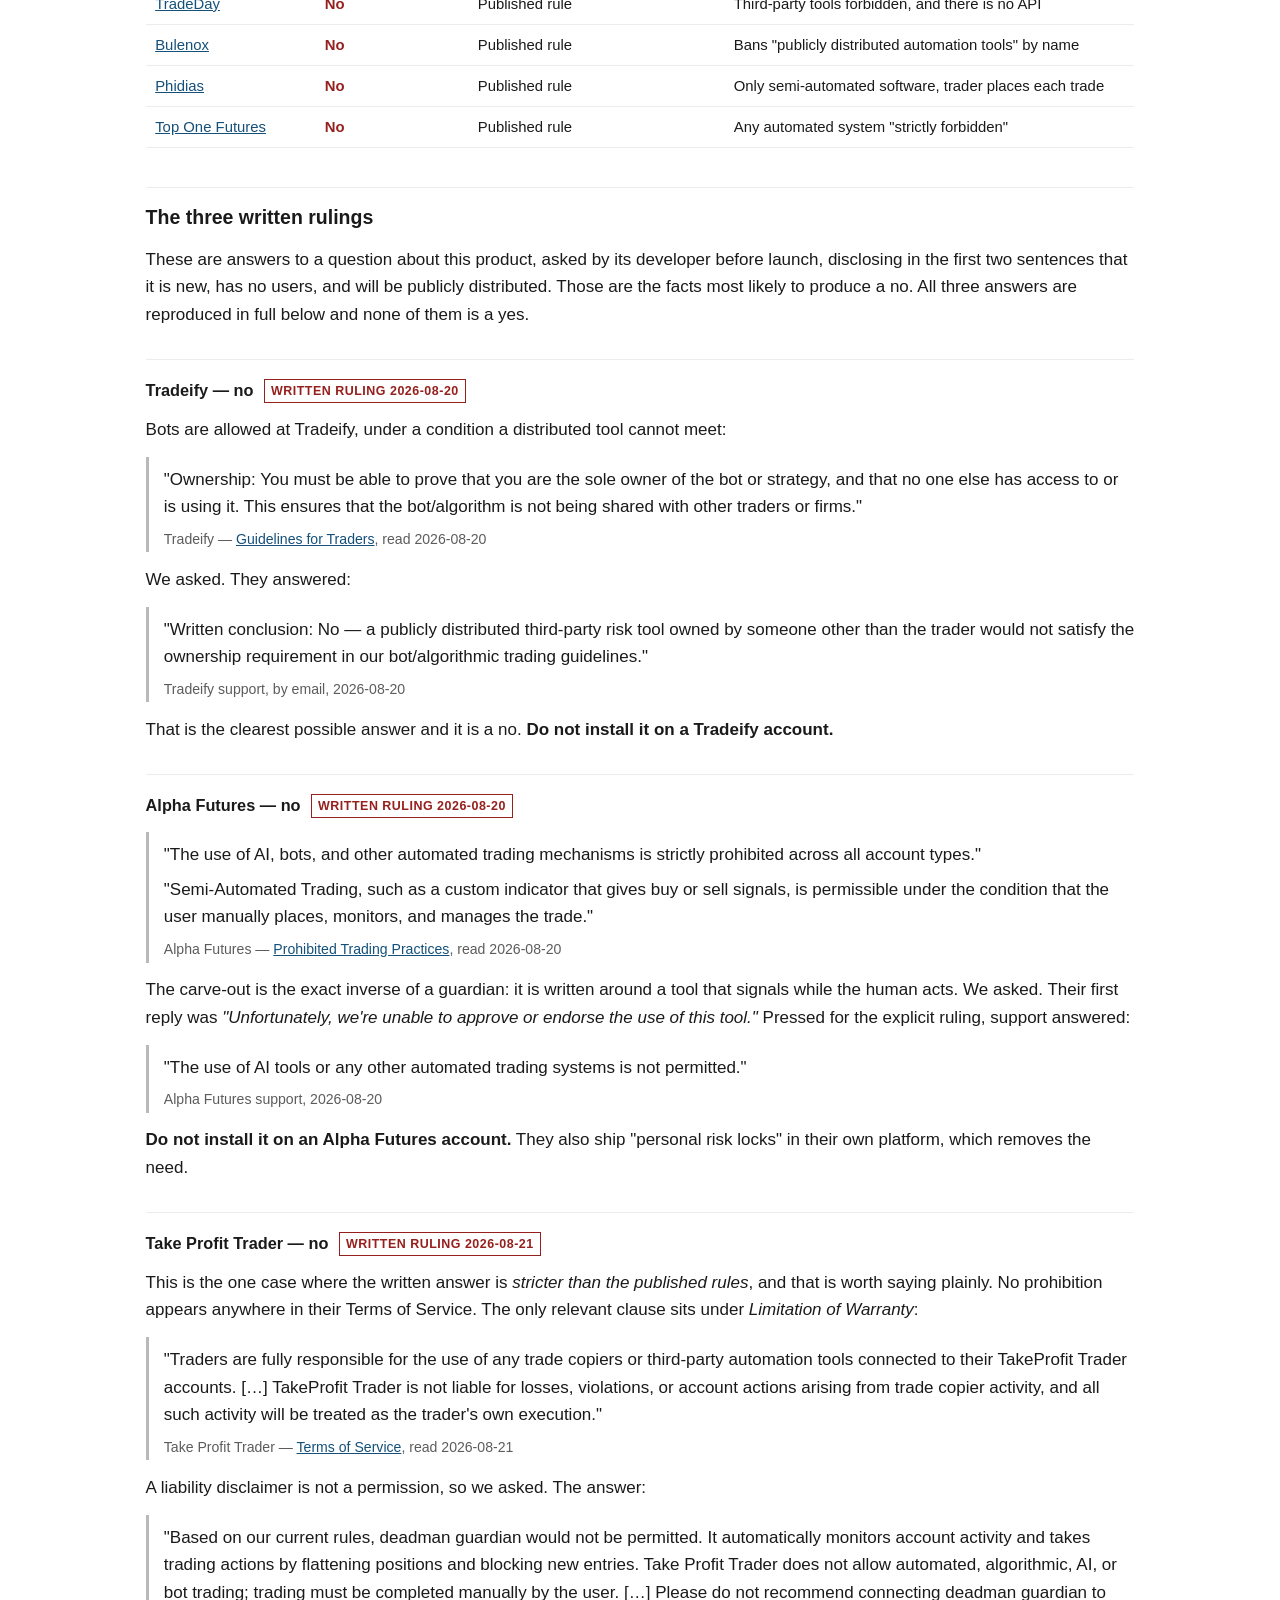
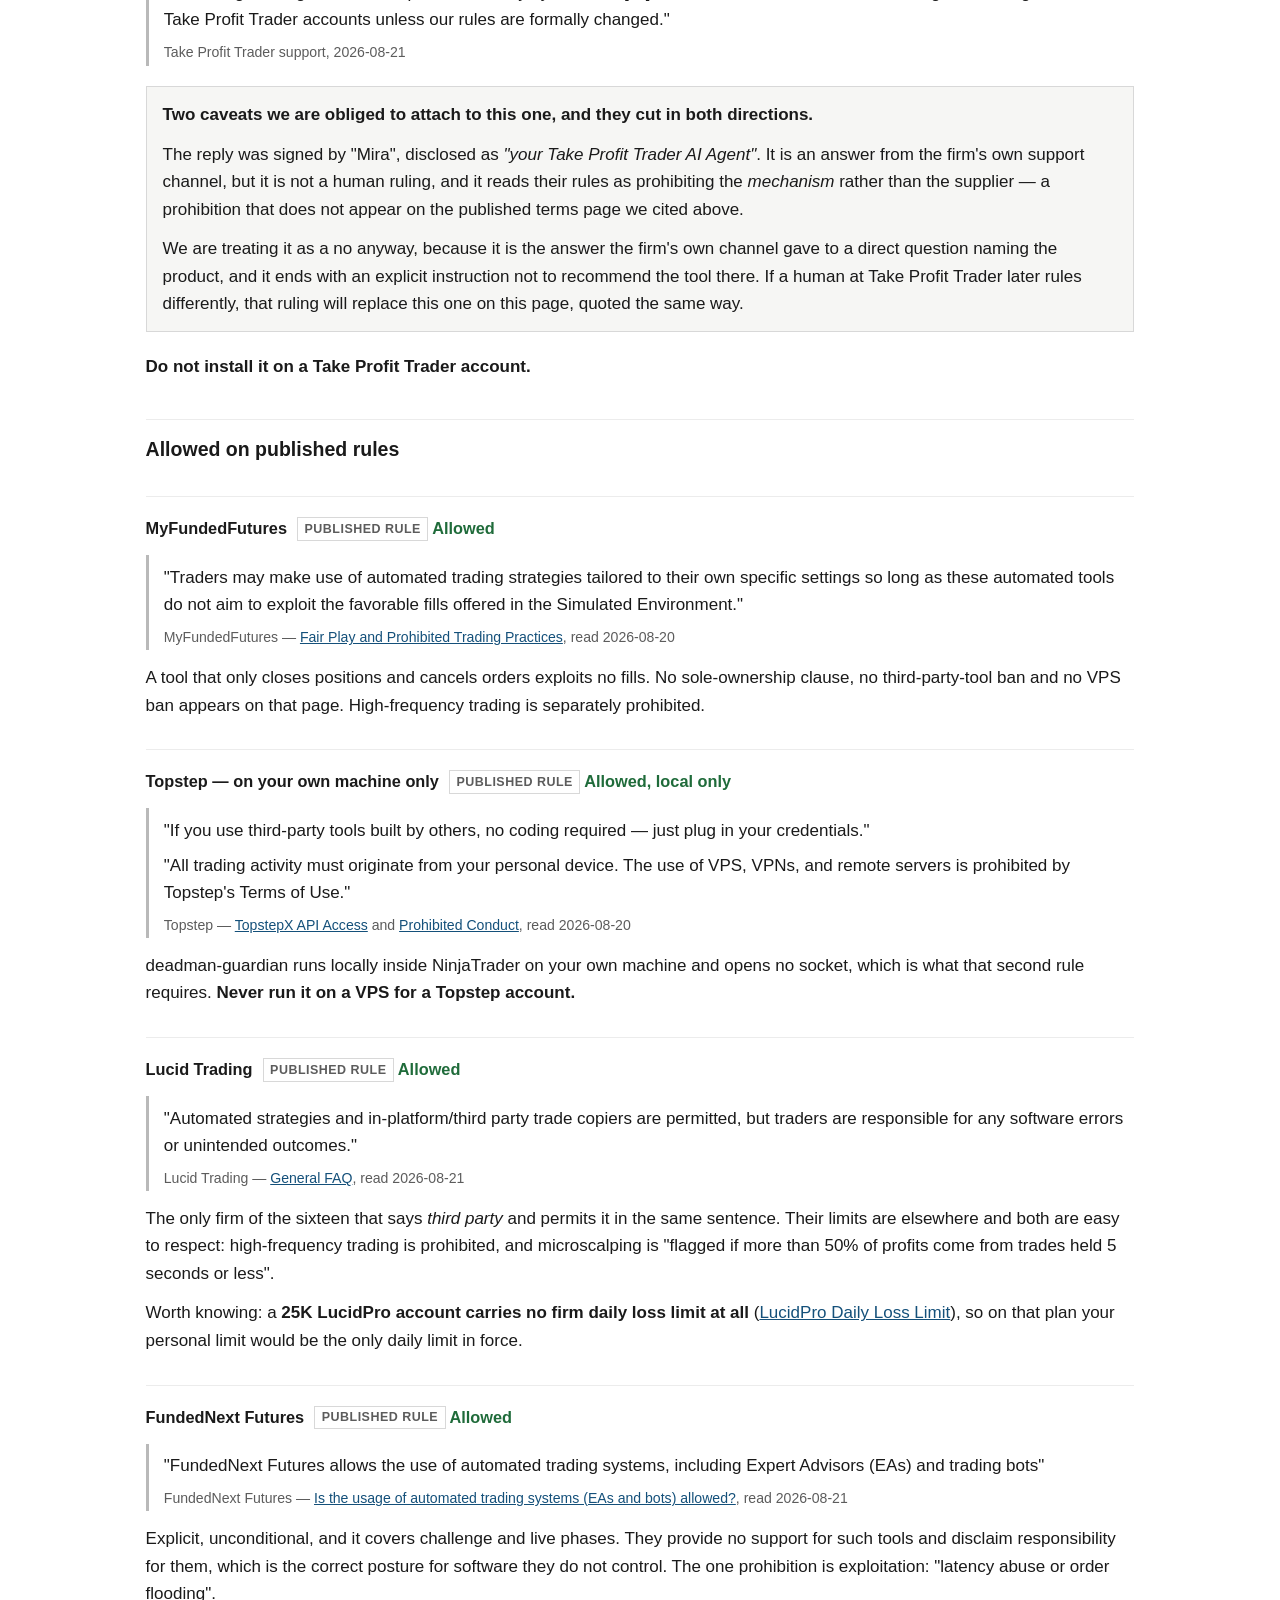
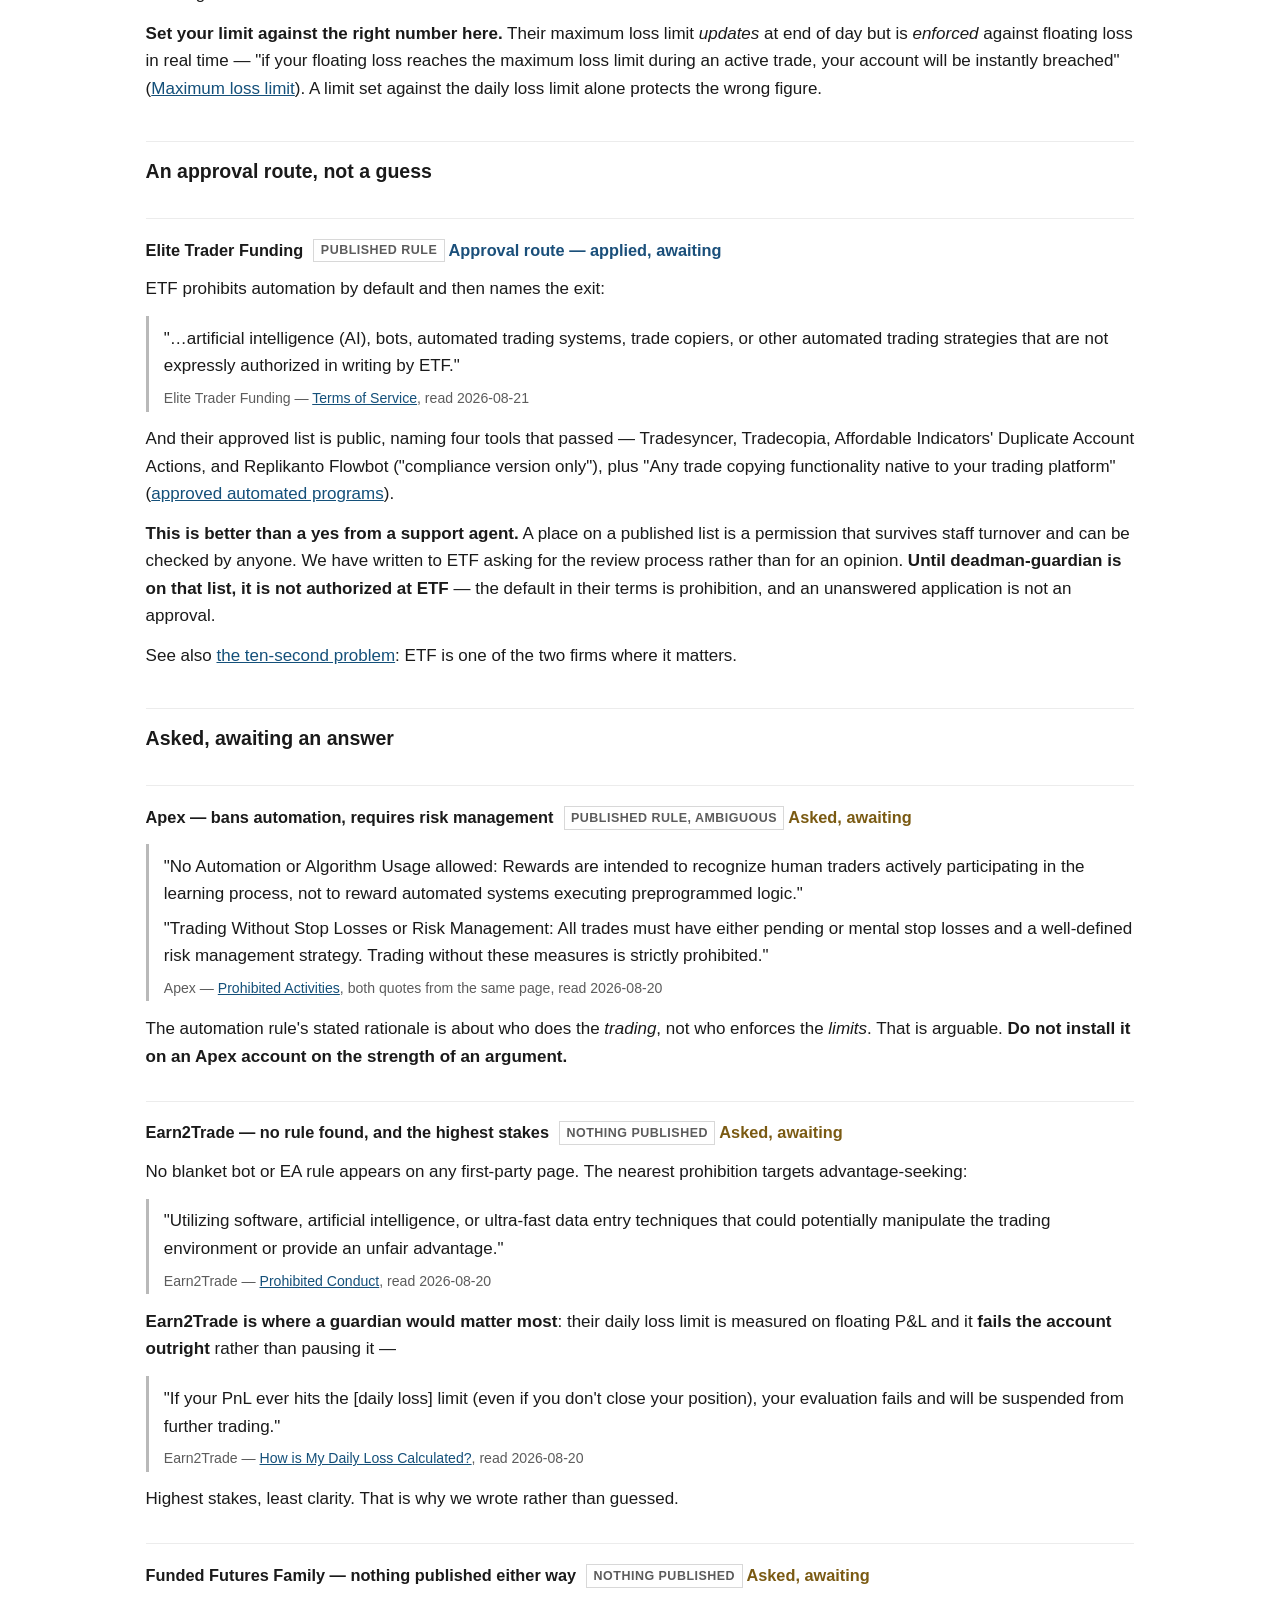
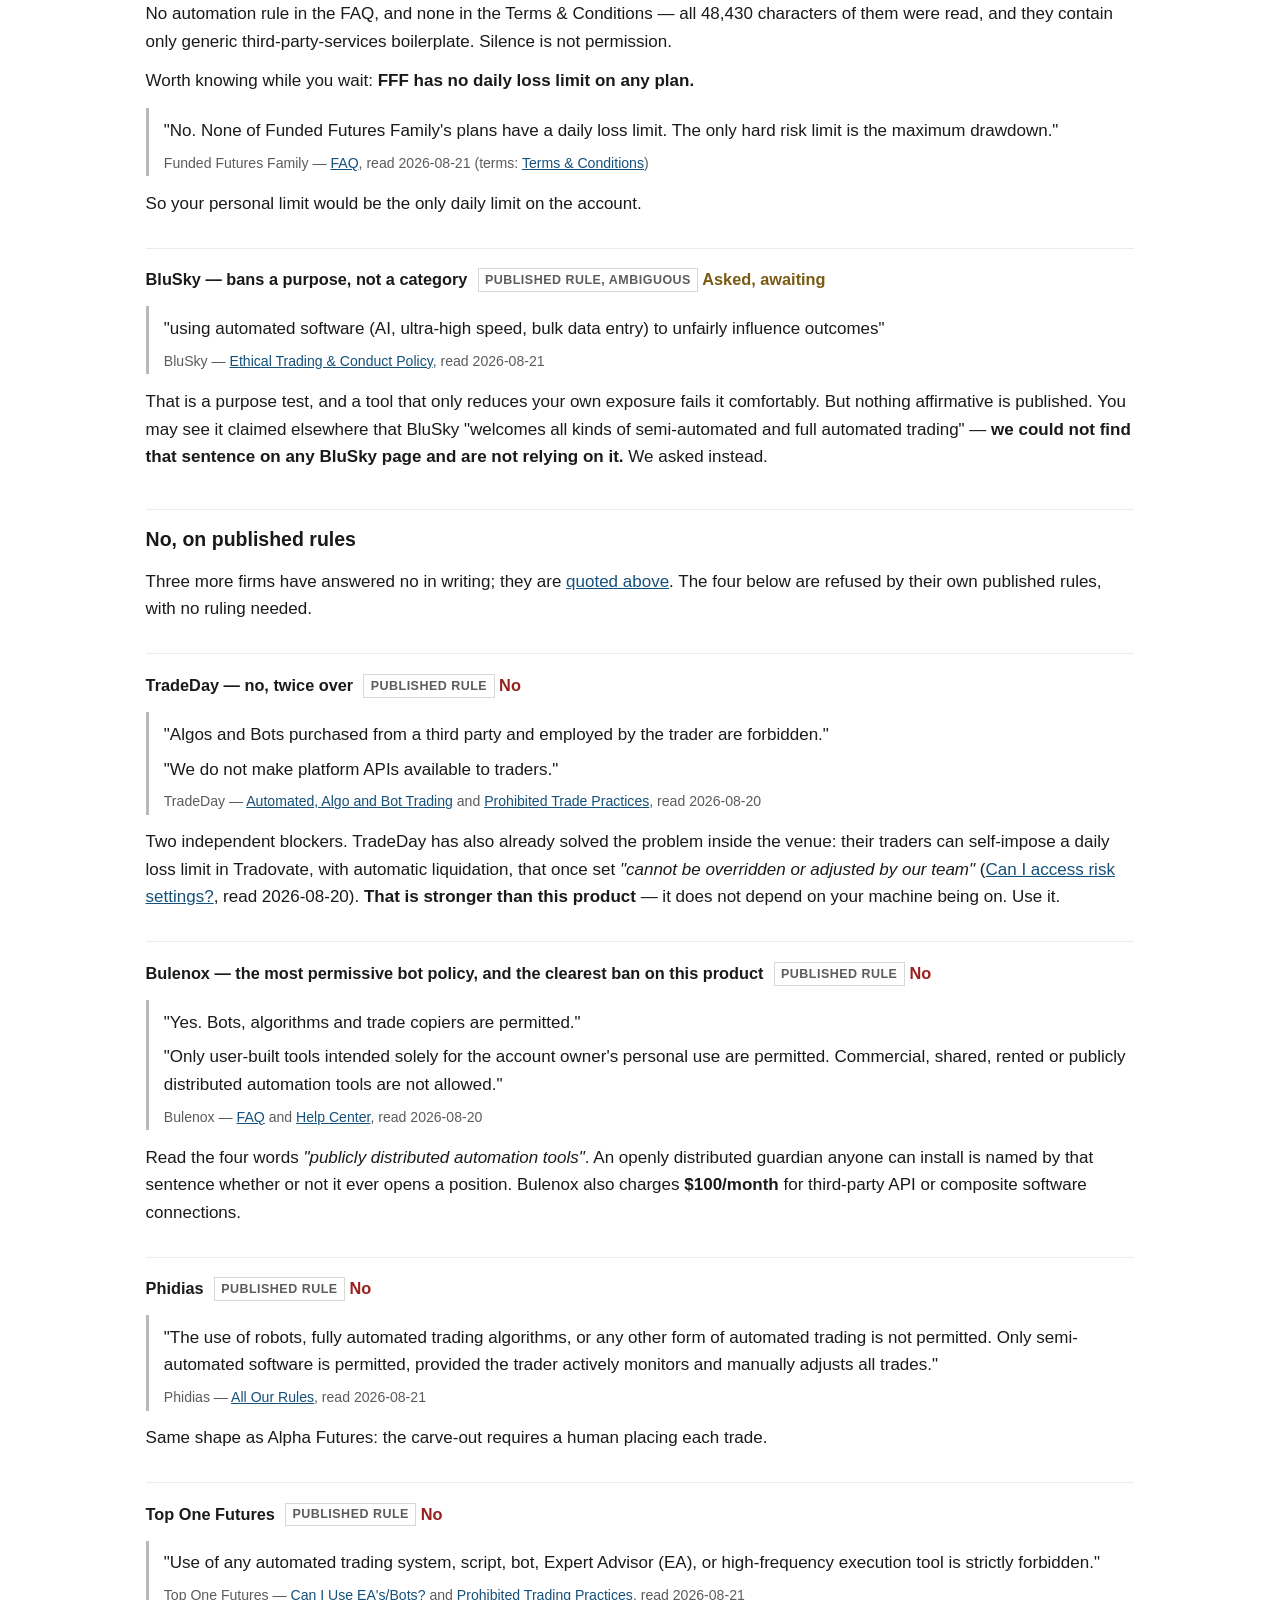
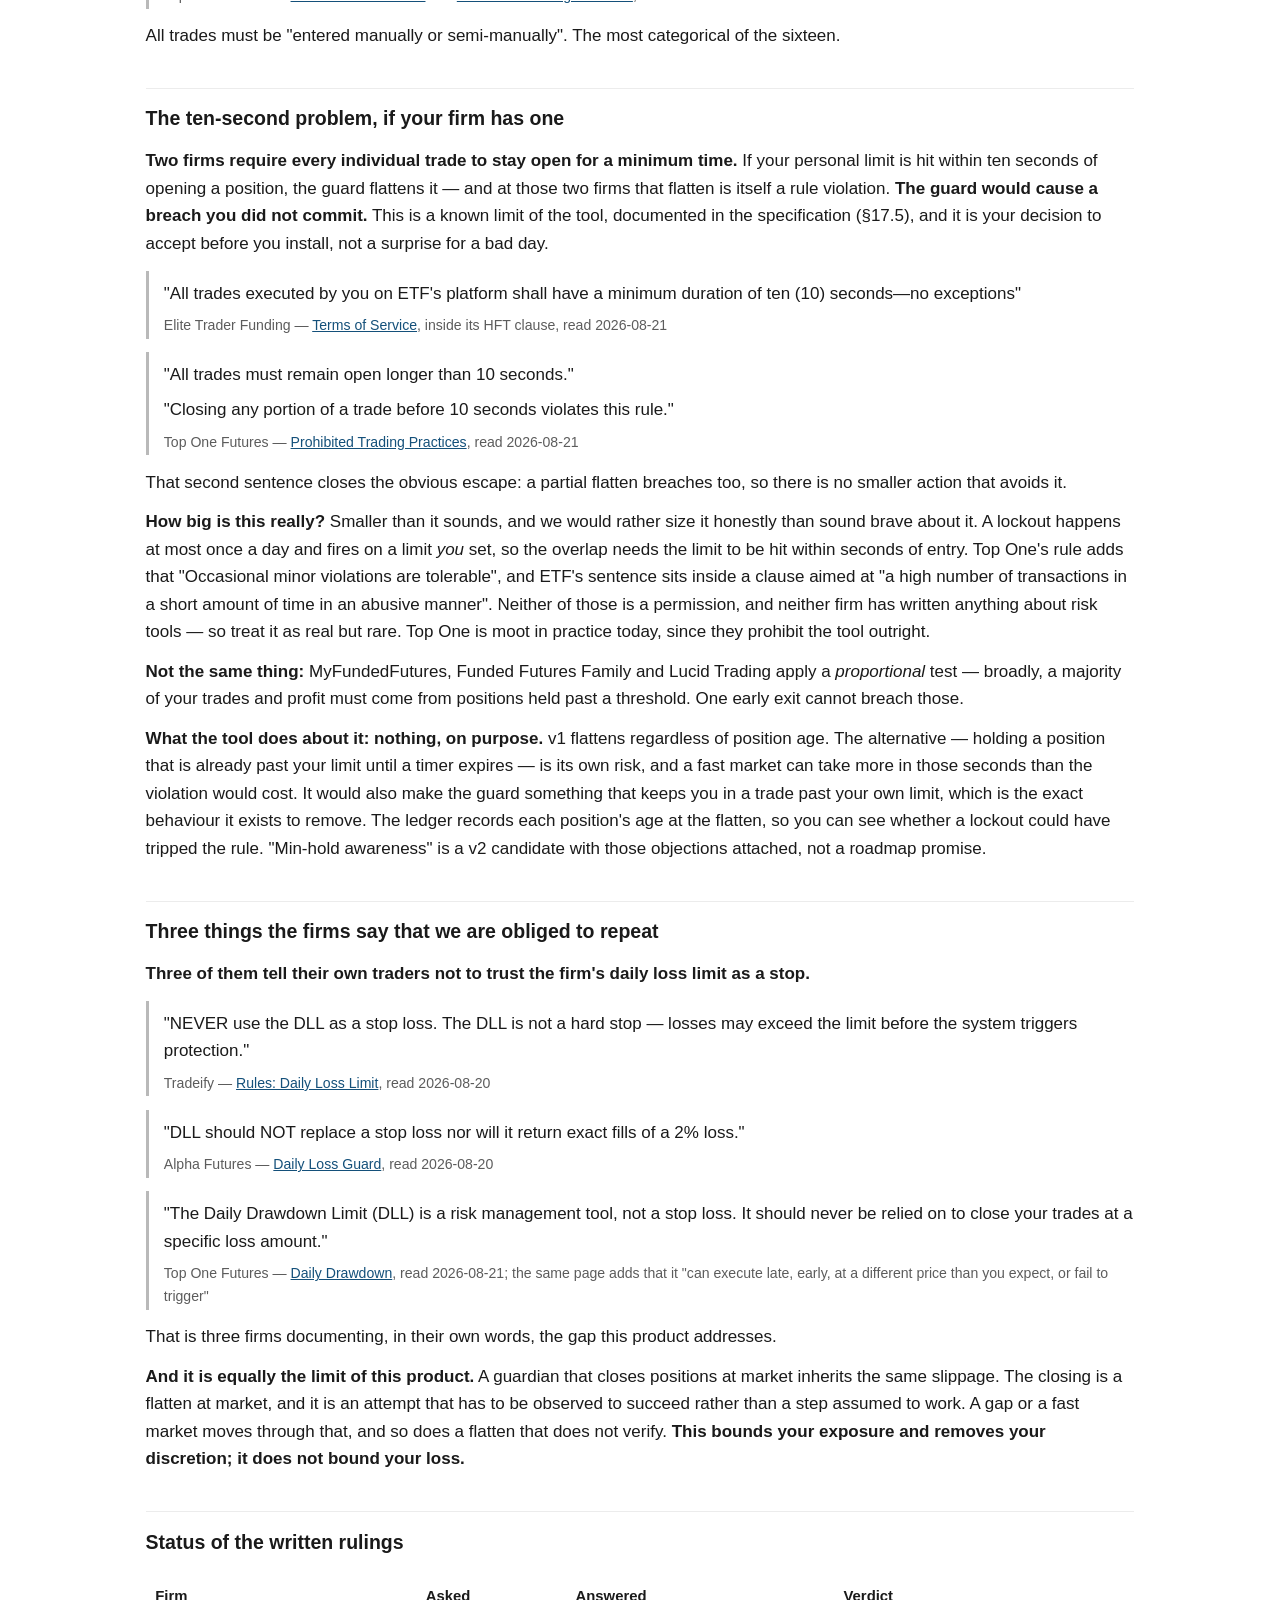
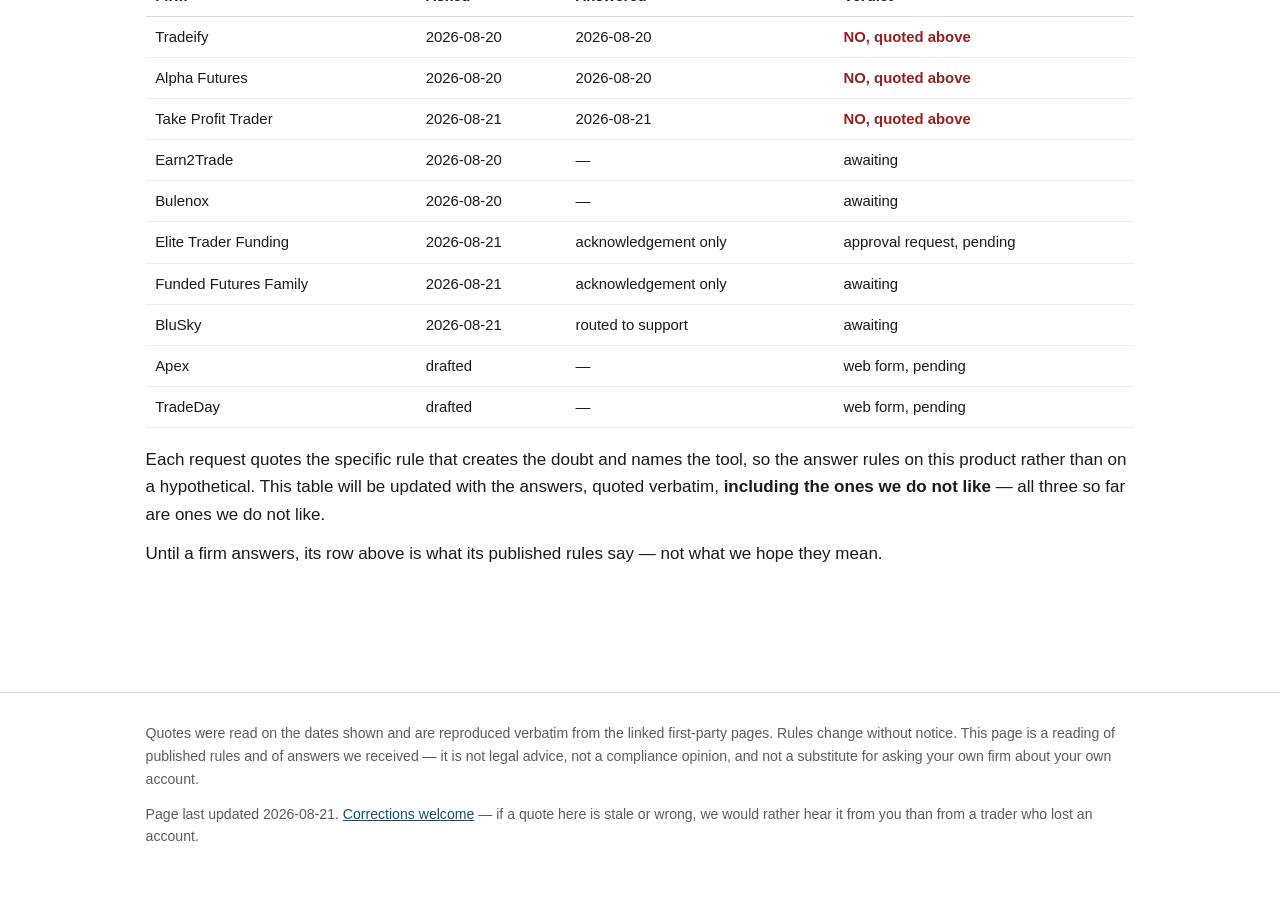
==== commit a96d06e7: "Take down what was measured false, and publish 25 of 26 naming G8 WHAT IS WITHDRAWN - "every new ord" ====
--- a/compatibility.html
+++ b/compatibility.html
@@ -456,9 +456,9 @@
 <p>That is three firms documenting, in their own words, the gap this product addresses.</p>
 
 <p><strong>And it is equally the limit of this product.</strong> A guardian that closes positions at market
-inherits the same slippage. Measured inside the running platform, the whole detect-and-cancel cycle took
-<strong>315.9 milliseconds</strong>, of which <strong>14.4 were ours</strong> and the rest belonged to the
-platform and the venue. A gap or a fast market moves through that. <strong>This bounds your exposure and
+inherits the same slippage. The closing is a flatten at market, and it is an attempt that has to be observed
+to succeed rather than a step assumed to work. A gap or a fast market moves through that, and so does a
+flatten that does not verify. <strong>This bounds your exposure and
 removes your discretion; it does not bound your loss.</strong></p>
 
 <h2>Status of the written rulings</h2>
